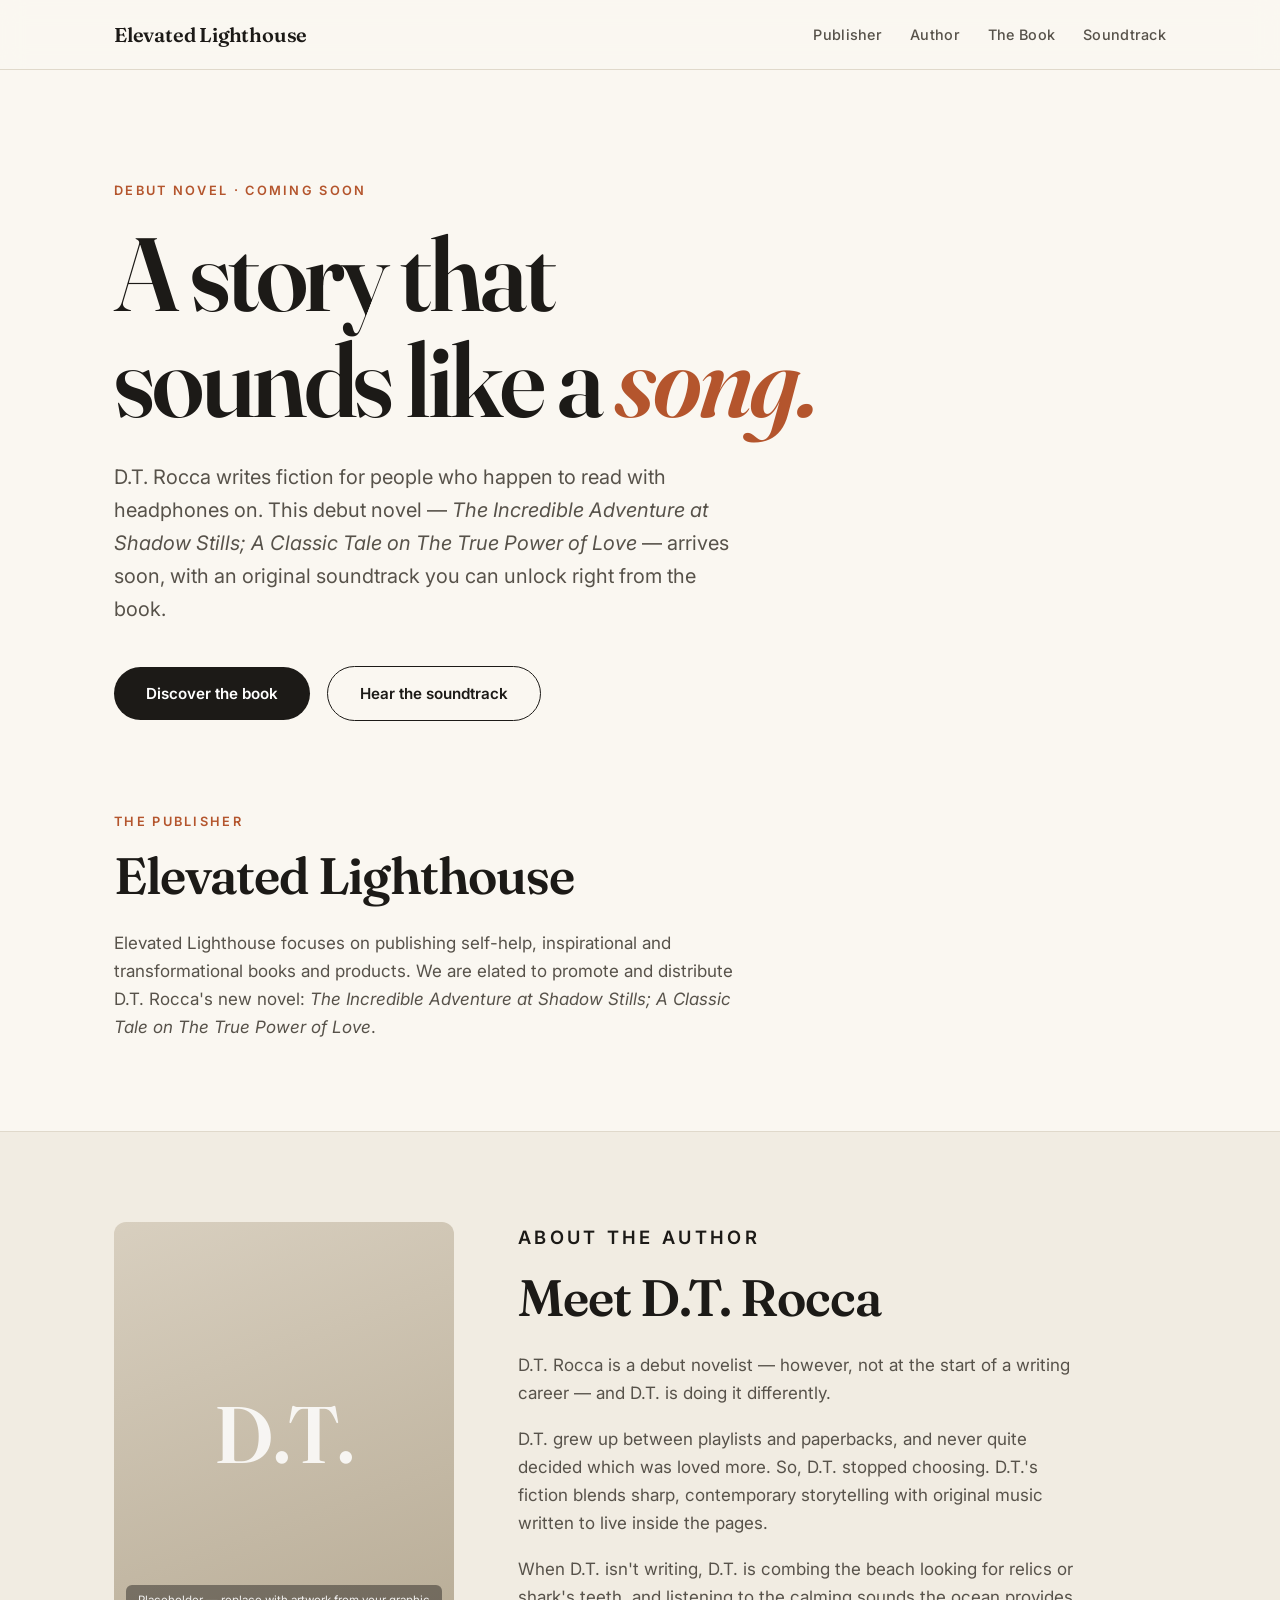
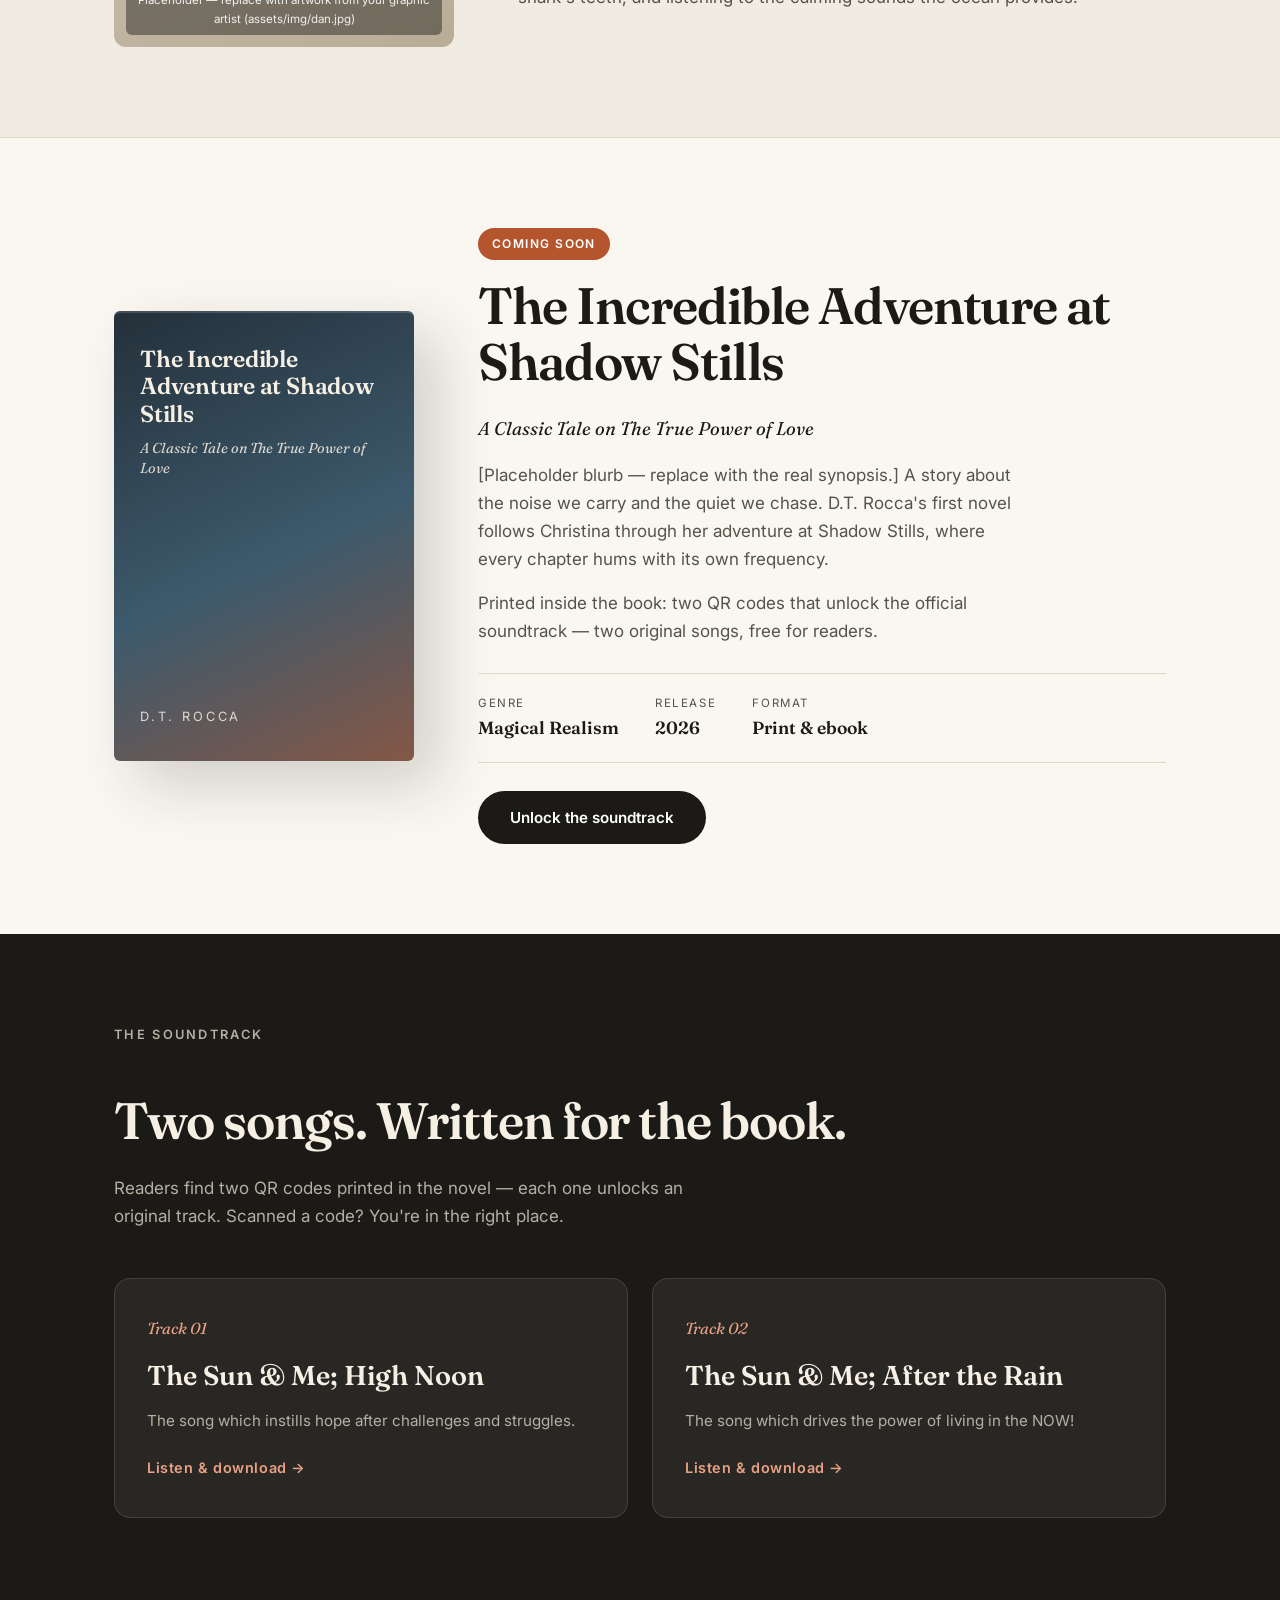
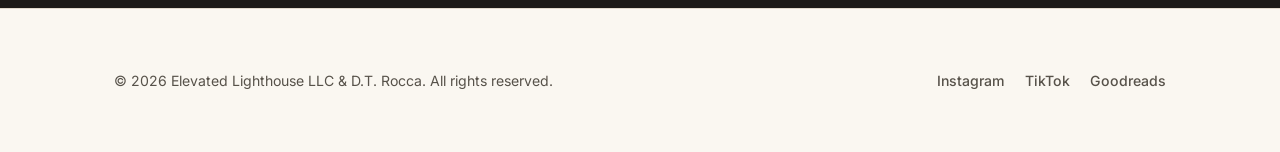
==== index.html @ c125f081 "Rebrand as Elevated Lighthouse; D.T. Rocca, book title, new song names, elevatedlighthouse.com CNAME" ====
<!DOCTYPE html>
<html lang="en">
<head>
  <meta charset="UTF-8">
  <meta name="viewport" content="width=device-width, initial-scale=1.0">
  <title>Elevated Lighthouse — Publisher of D.T. Rocca</title>
  <meta name="description" content="Elevated Lighthouse publishes self-help, inspirational and transformational books. Coming soon: D.T. Rocca's debut novel, The Incredible Adventure at Shadow Stills — with an original two-song soundtrack.">
  <link rel="preconnect" href="https://fonts.googleapis.com">
  <link href="https://fonts.googleapis.com/css2?family=Fraunces:ital,wght@0,400;0,600;1,400&family=Inter:wght@400;500;600&display=swap" rel="stylesheet">
  <link rel="stylesheet" href="assets/css/style.css">
</head>
<body>

<nav>
  <div class="nav-inner">
    <a class="nav-logo" href="#">Elevated Lighthouse</a>
    <ul class="nav-links">
      <li><a href="#publisher">Publisher</a></li>
      <li><a href="#about">Author</a></li>
      <li><a href="#book">The Book</a></li>
      <li><a href="#soundtrack">Soundtrack</a></li>
    </ul>
  </div>
</nav>

<header class="hero">
  <div class="wrap">
    <p class="kicker reveal">Debut novel · Coming soon</p>
    <h1 class="reveal">A story that<br>sounds like a <em>song.</em></h1>
    <p class="lede reveal">D.T. Rocca writes fiction for people who happen to read with headphones on. This debut novel — <em>The Incredible Adventure at Shadow Stills; A Classic Tale on The True Power of Love</em> — arrives soon, with an original soundtrack you can unlock right from the book.</p>
    <div class="reveal">
      <a class="btn" href="#book">Discover the book</a>
      <a class="btn ghost" href="#soundtrack">Hear the soundtrack</a>
    </div>
  </div>
</header>

<section id="publisher" style="padding-top: 0;">
  <div class="wrap">
    <p class="section-label reveal">The publisher</p>
    <h2 class="reveal">Elevated Lighthouse</h2>
    <p class="reveal" style="color: var(--ink-soft); max-width: 620px;">Elevated Lighthouse focuses on publishing self-help, inspirational and transformational books and products. We are elated to promote and distribute D.T. Rocca's new novel: <em>The Incredible Adventure at Shadow Stills; A Classic Tale on The True Power of Love</em>.</p>
  </div>
</section>

<section class="about" id="about">
  <div class="wrap">
    <div class="about-grid">
      <div class="portrait reveal">
        <span>D.T.</span>
        <div class="caption">Placeholder — replace with artwork from your graphic artist (assets/img/dan.jpg)</div>
      </div>
      <div class="about-text reveal">
        <p class="section-label">About the author</p>
        <h2>Meet D.T. Rocca</h2>
        <p>D.T. Rocca is a debut novelist — however, not at the start of a writing career — and D.T. is doing it differently.</p>
        <p>D.T. grew up between playlists and paperbacks, and never quite decided which was loved more. So, D.T. stopped choosing. D.T.'s fiction blends sharp, contemporary storytelling with original music written to live inside the pages.</p>
        <p>When D.T. isn't writing, D.T. is combing the beach looking for relics or shark's teeth, and listening to the calming sounds the ocean provides.</p>
      </div>
    </div>
  </div>
</section>

<section id="book">
  <div class="wrap">
    <div class="book-grid">
      <div class="book-cover reveal">
        <div>
          <span class="bc-title">The Incredible Adventure at Shadow Stills</span>
          <span class="bc-sub">A Classic Tale on The True Power of Love</span>
        </div>
        <span class="bc-author">D.T. Rocca</span>
      </div>
      <div class="book-info reveal">
        <span class="badge">Coming soon</span>
        <h2>The Incredible Adventure at Shadow Stills</h2>
        <p style="font-family: var(--serif); font-style: italic; font-size: 1.15rem; color: var(--ink);">A Classic Tale on The True Power of Love</p>
        <p>[Placeholder blurb — replace with the real synopsis.] A story about the noise we carry and the quiet we chase. D.T. Rocca's first novel follows Christina through her adventure at Shadow Stills, where every chapter hums with its own frequency.</p>
        <p>Printed inside the book: two QR codes that unlock the official soundtrack — two original songs, free for readers.</p>
        <div class="book-meta">
          <div><span class="k">Genre</span><span class="v">Magical Realism</span></div>
          <div><span class="k">Release</span><span class="v">2026</span></div>
          <div><span class="k">Format</span><span class="v">Print &amp; ebook</span></div>
        </div>
        <a class="btn" href="#soundtrack">Unlock the soundtrack</a>
      </div>
    </div>
  </div>
</section>

<section class="soundtrack" id="soundtrack">
  <div class="wrap">
    <p class="section-label reveal">The soundtrack</p>
    <h2 class="reveal">Two songs. Written for the book.</h2>
    <p class="reveal">Readers find two QR codes printed in the novel — each one unlocks an original track. Scanned a code? You're in the right place.</p>
    <div class="tracks">
      <a class="track-card reveal" href="song1.html">
        <span class="track-num">Track 01</span>
        <h3>The Sun &amp; Me; High Noon</h3>
        <p>The song which instills hope after challenges and struggles.</p>
        <span class="listen">Listen &amp; download →</span>
      </a>
      <a class="track-card reveal" href="song2.html">
        <span class="track-num">Track 02</span>
        <h3>The Sun &amp; Me; After the Rain</h3>
        <p>The song which drives the power of living in the NOW!</p>
        <span class="listen">Listen &amp; download →</span>
      </a>
    </div>
  </div>
</section>

<footer>
  <div class="wrap footer-inner">
    <p>© 2026 Elevated Lighthouse LLC &amp; D.T. Rocca. All rights reserved.</p>
    <div class="socials">
      <a href="#">Instagram</a>
      <a href="#">TikTok</a>
      <a href="#">Goodreads</a>
    </div>
  </div>
</footer>

<script>
  const io = new IntersectionObserver(es => es.forEach(e => {
    if (e.isIntersecting) { e.target.classList.add('visible'); io.unobserve(e.target); }
  }), { threshold: 0.12 });
  document.querySelectorAll('.reveal').forEach(el => io.observe(el));
</script>
</body>
</html>
---- assets/css/style.css ----
/* Dan Rocca — light editorial theme */
:root {
  --bg: #faf7f1;
  --bg-alt: #f1ece2;
  --ink: #1c1a17;
  --ink-soft: #57524a;
  --accent: #b4552d;
  --accent-dark: #8f3f1e;
  --line: #e0d9cb;
  --serif: "Fraunces", Georgia, serif;
  --sans: "Inter", -apple-system, sans-serif;
}

* { margin: 0; padding: 0; box-sizing: border-box; }
html { scroll-behavior: smooth; }

body {
  background: var(--bg);
  color: var(--ink);
  font-family: var(--sans);
  font-size: 17px;
  line-height: 1.65;
  -webkit-font-smoothing: antialiased;
}

::selection { background: var(--accent); color: #fff; }

.wrap { max-width: 1100px; margin: 0 auto; padding: 0 24px; }

/* ---------- Nav ---------- */
nav {
  position: sticky; top: 0; z-index: 50;
  background: rgba(250, 247, 241, 0.88);
  backdrop-filter: blur(12px);
  border-bottom: 1px solid var(--line);
}
.nav-inner {
  display: flex; align-items: center; justify-content: space-between;
  padding: 18px 24px; max-width: 1100px; margin: 0 auto;
}
.nav-logo {
  font-family: var(--serif); font-weight: 600; font-size: 1.25rem;
  text-decoration: none; color: var(--ink); letter-spacing: -0.01em;
}
.nav-links { display: flex; gap: 28px; list-style: none; }
.nav-links a {
  text-decoration: none; color: var(--ink-soft); font-size: 0.9rem;
  font-weight: 500; letter-spacing: 0.02em; transition: color 0.2s;
}
.nav-links a:hover { color: var(--accent); }

/* ---------- Hero ---------- */
.hero { padding: 110px 0 90px; }
.hero .kicker {
  font-size: 0.8rem; font-weight: 600; letter-spacing: 0.18em;
  text-transform: uppercase; color: var(--accent); margin-bottom: 20px;
}
.hero h1 {
  font-family: var(--serif); font-weight: 600;
  font-size: clamp(3rem, 8.5vw, 6.5rem);
  line-height: 1.02; letter-spacing: -0.03em; margin-bottom: 28px;
}
.hero h1 em { font-style: italic; color: var(--accent); }
.hero p.lede {
  font-size: 1.25rem; color: var(--ink-soft); max-width: 620px;
  margin-bottom: 40px;
}

.btn {
  display: inline-block; padding: 14px 32px; border-radius: 100px;
  background: var(--ink); color: #fff; text-decoration: none;
  font-weight: 600; font-size: 0.95rem; transition: all 0.25s;
  border: none; cursor: pointer; font-family: var(--sans);
}
.btn:hover { background: var(--accent); transform: translateY(-2px); }
.btn.ghost {
  background: transparent; color: var(--ink);
  border: 1.5px solid var(--ink); margin-left: 12px;
}
.btn.ghost:hover { background: var(--ink); color: #fff; }

/* ---------- Sections ---------- */
section { padding: 90px 0; }
.section-label {
  font-size: 0.8rem; font-weight: 600; letter-spacing: 0.18em;
  text-transform: uppercase; color: var(--accent); margin-bottom: 16px;
}
h2 {
  font-family: var(--serif); font-weight: 600;
  font-size: clamp(2rem, 4.5vw, 3.2rem);
  letter-spacing: -0.02em; line-height: 1.1; margin-bottom: 24px;
}

/* ---------- About ---------- */
.about { background: var(--bg-alt); border-top: 1px solid var(--line); border-bottom: 1px solid var(--line); }
.about-grid { display: grid; grid-template-columns: 340px 1fr; gap: 64px; align-items: start; }
.portrait {
  aspect-ratio: 4/5; border-radius: 12px; overflow: hidden;
  background: linear-gradient(160deg, #d8cfbf, #b8ac96);
  display: flex; align-items: center; justify-content: center;
  position: relative;
}
.portrait span {
  font-family: var(--serif); font-size: 5rem; color: rgba(255,255,255,0.85);
  font-weight: 600;
}
.portrait .caption {
  position: absolute; bottom: 12px; left: 12px; right: 12px;
  font-size: 0.72rem; color: rgba(255,255,255,0.9); font-family: var(--sans);
  background: rgba(28,26,23,0.45); padding: 6px 10px; border-radius: 6px;
  text-align: center;
}
.about-text p { color: var(--ink-soft); margin-bottom: 18px; max-width: 560px; }
.about-text p:first-of-type { font-size: 1.15rem; color: var(--ink); }

/* ---------- Book ---------- */
.book-grid { display: grid; grid-template-columns: 300px 1fr; gap: 64px; align-items: center; }
.book-cover {
  aspect-ratio: 2/3; border-radius: 6px;
  background: linear-gradient(155deg, #24303a 0%, #3d5a6c 55%, #b4552d 130%);
  box-shadow: 24px 24px 60px rgba(28,26,23,0.18), 0 2px 0 rgba(255,255,255,0.15) inset;
  display: flex; flex-direction: column; justify-content: space-between;
  padding: 34px 26px; color: #f5efe4; transform: rotate(-1.5deg);
  transition: transform 0.35s;
}
.book-cover:hover { transform: rotate(0deg) scale(1.02); }
.book-cover .bc-title {
  font-family: var(--serif); font-size: 1.45rem; line-height: 1.18;
  font-weight: 600; letter-spacing: -0.01em; display: block;
}
.book-cover .bc-sub {
  display: block; font-family: var(--serif); font-style: italic;
  font-size: 0.9rem; margin-top: 12px; opacity: 0.85; line-height: 1.35;
}
.book-cover .bc-author {
  font-size: 0.8rem; letter-spacing: 0.22em; text-transform: uppercase;
  opacity: 0.85;
}
.badge {
  display: inline-block; font-size: 0.75rem; font-weight: 600;
  letter-spacing: 0.12em; text-transform: uppercase;
  background: var(--accent); color: #fff; padding: 6px 14px;
  border-radius: 100px; margin-bottom: 18px;
}
.book-info p { color: var(--ink-soft); margin-bottom: 16px; max-width: 540px; }
.book-meta {
  display: flex; gap: 36px; margin: 28px 0; padding: 20px 0;
  border-top: 1px solid var(--line); border-bottom: 1px solid var(--line);
}
.book-meta div span { display: block; }
.book-meta .k { font-size: 0.72rem; letter-spacing: 0.14em; text-transform: uppercase; color: var(--ink-soft); }
.book-meta .v { font-family: var(--serif); font-size: 1.1rem; font-weight: 600; }

/* ---------- Soundtrack ---------- */
.soundtrack { background: var(--ink); color: #f5efe4; }
.soundtrack .section-label { color: #e8a184; }
.soundtrack h2 { color: #f5efe4; }
.soundtrack > .wrap > p { color: #b5aea2; max-width: 620px; margin-bottom: 48px; }
.tracks { display: grid; grid-template-columns: 1fr 1fr; gap: 24px; }
.track-card {
  background: rgba(255,255,255,0.06); border: 1px solid rgba(255,255,255,0.12);
  border-radius: 16px; padding: 36px 32px; text-decoration: none;
  color: #f5efe4; transition: all 0.25s; display: block;
}
.track-card:hover { background: rgba(255,255,255,0.11); transform: translateY(-4px); border-color: var(--accent); }
.track-num {
  font-family: var(--serif); font-style: italic; font-size: 1rem;
  color: #e8a184; margin-bottom: 12px; display: block;
}
.track-card h3 { font-family: var(--serif); font-size: 1.7rem; font-weight: 600; margin-bottom: 10px; }
.track-card p { color: #b5aea2; font-size: 0.95rem; margin-bottom: 20px; }
.track-card .listen {
  font-weight: 600; font-size: 0.9rem; color: #e8a184;
  letter-spacing: 0.04em;
}

/* ---------- Footer ---------- */
footer { padding: 60px 0; border-top: 1px solid var(--line); }
.footer-inner {
  display: flex; justify-content: space-between; align-items: center;
  flex-wrap: wrap; gap: 20px;
}
footer p { color: var(--ink-soft); font-size: 0.88rem; }
.socials { display: flex; gap: 20px; }
.socials a { color: var(--ink-soft); text-decoration: none; font-size: 0.88rem; font-weight: 500; }
.socials a:hover { color: var(--accent); }

/* ---------- Song pages ---------- */
.song-page { min-height: calc(100vh - 140px); display: flex; align-items: center; padding: 60px 0; }
.song-card {
  max-width: 560px; margin: 0 auto; width: 100%;
  background: #fff; border: 1px solid var(--line); border-radius: 20px;
  padding: 52px 48px; box-shadow: 0 20px 60px rgba(28,26,23,0.08);
}
.song-card .track-num { color: var(--accent); }
.song-card h1 {
  font-family: var(--serif); font-size: 2.4rem; font-weight: 600;
  letter-spacing: -0.02em; margin-bottom: 10px;
}
.song-card .sub { color: var(--ink-soft); margin-bottom: 34px; }
.field { margin-bottom: 20px; }
.field label {
  display: block; font-size: 0.82rem; font-weight: 600;
  letter-spacing: 0.06em; text-transform: uppercase;
  color: var(--ink-soft); margin-bottom: 8px;
}
.field input {
  width: 100%; padding: 14px 16px; border: 1.5px solid var(--line);
  border-radius: 10px; font-size: 1rem; font-family: var(--sans);
  background: var(--bg); color: var(--ink); transition: border-color 0.2s;
}
.field input:focus { outline: none; border-color: var(--accent); }
.song-card .btn { width: 100%; text-align: center; margin-top: 8px; }
.fineprint { font-size: 0.78rem; color: var(--ink-soft); margin-top: 16px; text-align: center; }

.player { display: none; }
.player.active { display: block; animation: rise 0.5s ease; }
.gate.hidden { display: none; }
@keyframes rise { from { opacity: 0; transform: translateY(12px); } to { opacity: 1; transform: none; } }
.player .thanks {
  font-family: var(--serif); font-style: italic; font-size: 1.1rem;
  color: var(--accent); margin-bottom: 22px;
}
.player audio { width: 100%; margin-bottom: 22px; }
.back-link {
  display: inline-block; margin-top: 28px; color: var(--ink-soft);
  text-decoration: none; font-size: 0.9rem; font-weight: 500;
}
.back-link:hover { color: var(--accent); }

/* ---------- Reveal animation ---------- */
.reveal { opacity: 0; transform: translateY(24px); transition: opacity 0.7s ease, transform 0.7s ease; }
.reveal.visible { opacity: 1; transform: none; }

/* ---------- Mobile ---------- */
@media (max-width: 780px) {
  .about-grid, .book-grid, .tracks { grid-template-columns: 1fr; gap: 40px; }
  .portrait { max-width: 300px; }
  .book-cover { max-width: 260px; }
  .nav-links { gap: 18px; }
  .nav-links a { font-size: 0.82rem; }
  section { padding: 64px 0; }
  .hero { padding: 72px 0 56px; }
  .song-card { padding: 38px 26px; }
  .btn.ghost { margin-left: 0; margin-top: 12px; }
}
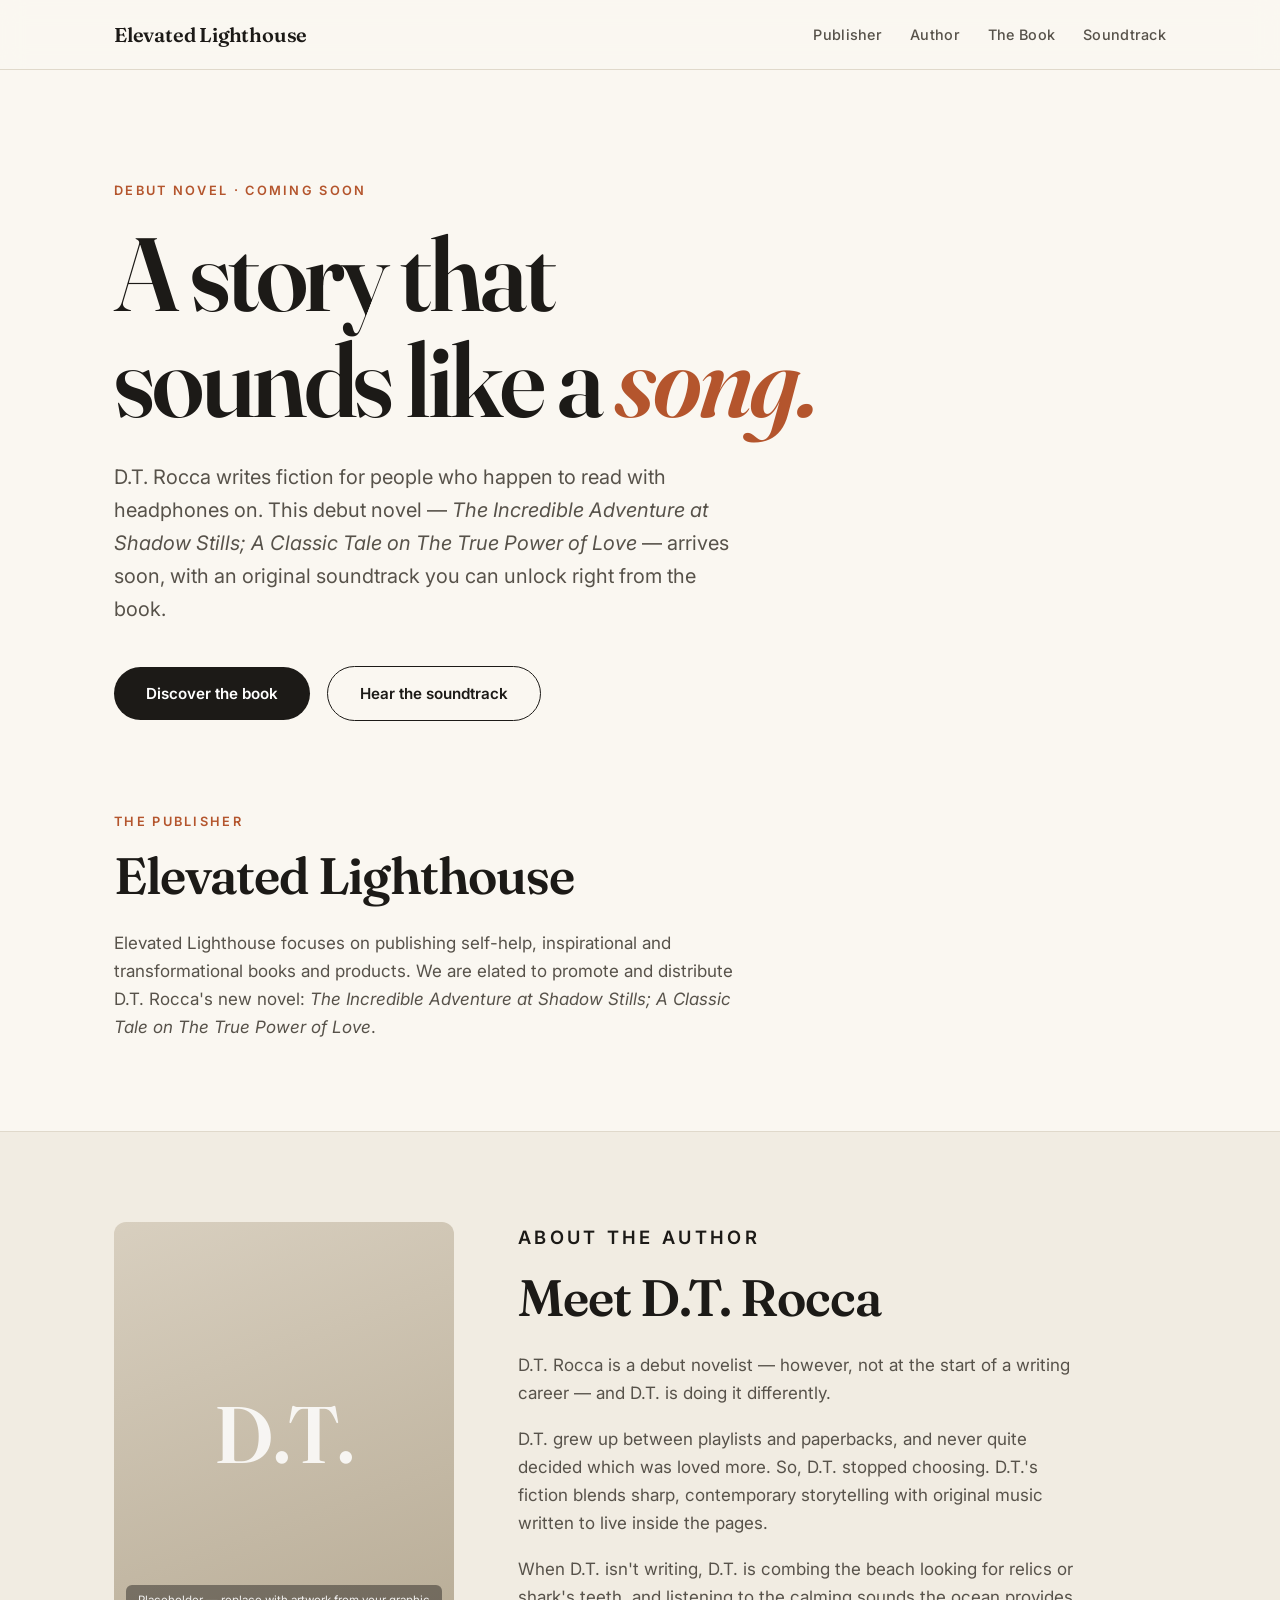
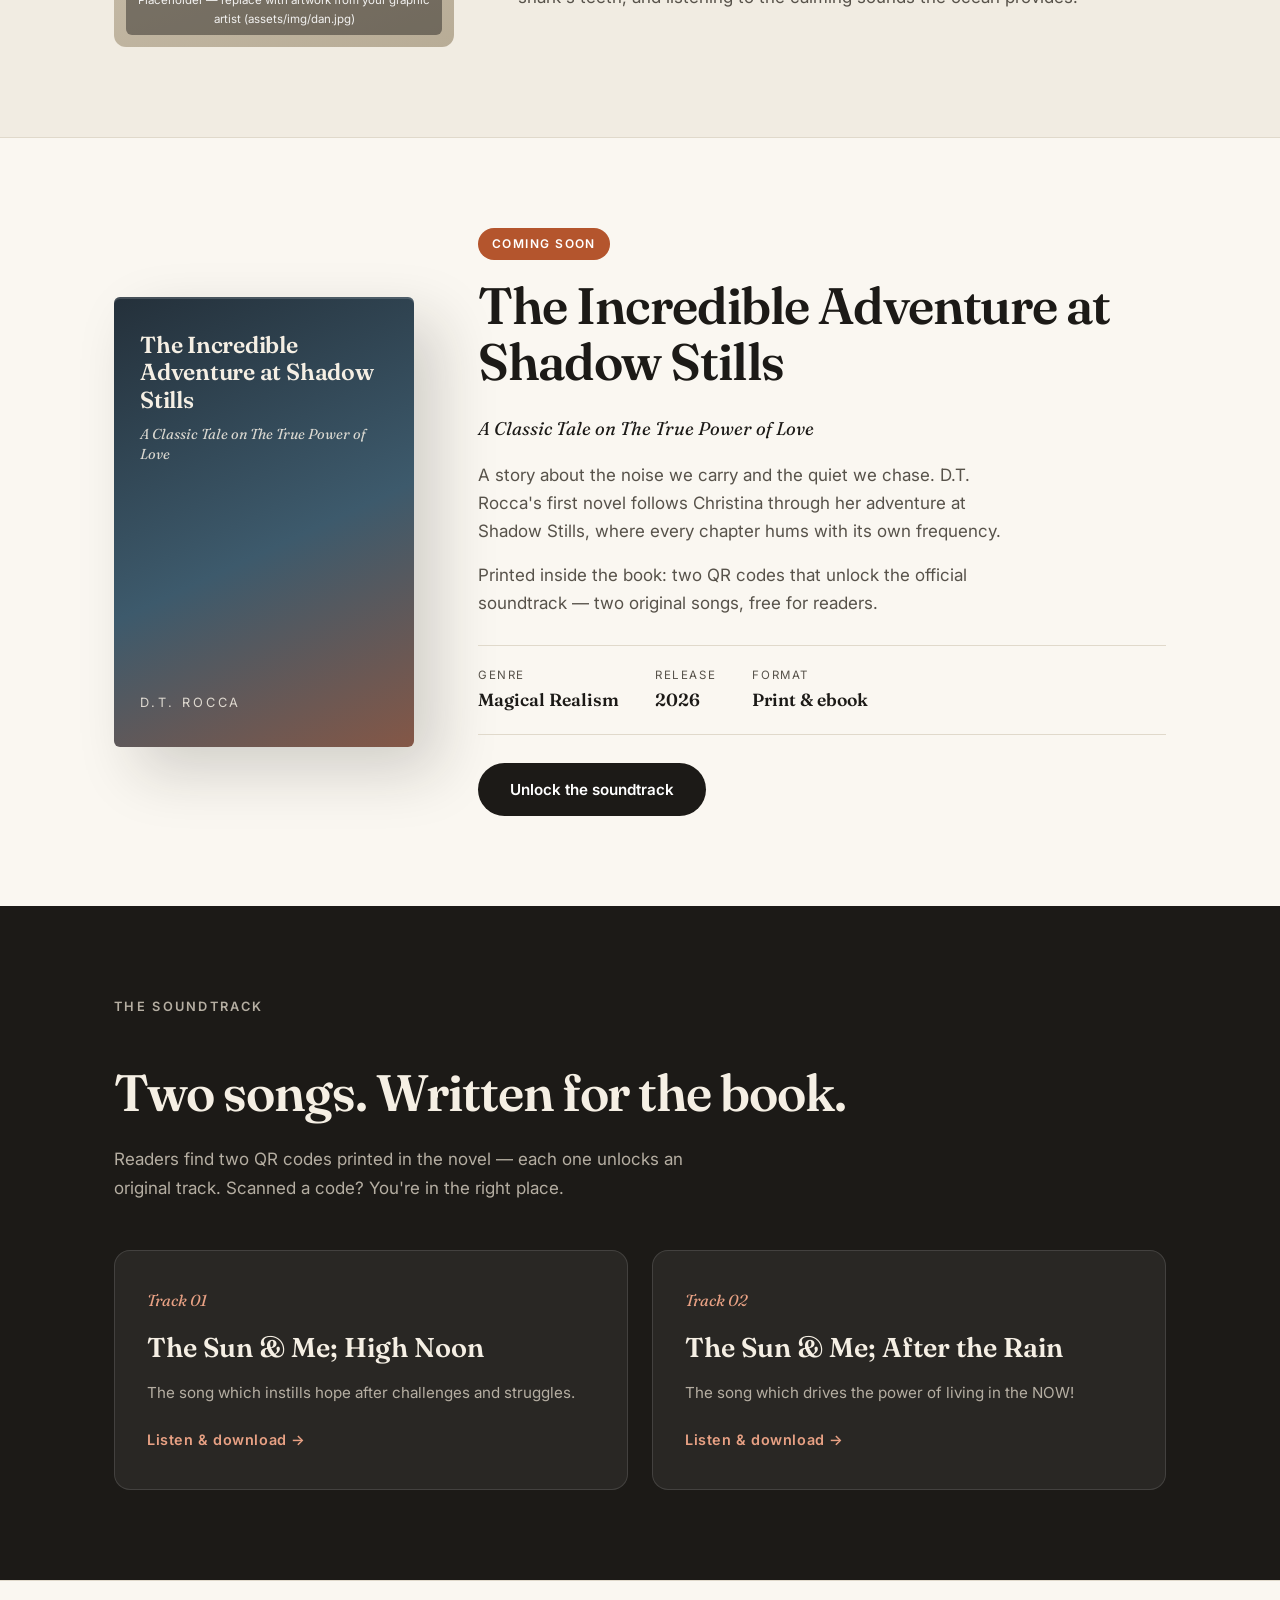
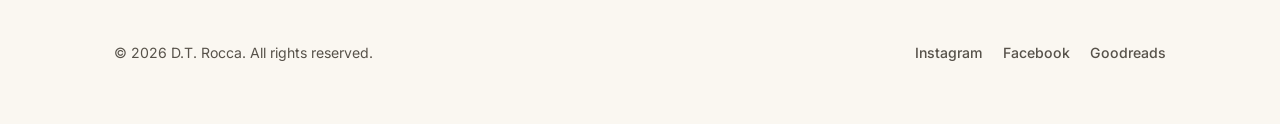
==== commit 7ea0d96d: "update website text according to requirements" ====
--- a/index.html
+++ b/index.html
@@ -75,7 +75,7 @@
         <span class="badge">Coming soon</span>
         <h2>The Incredible Adventure at Shadow Stills</h2>
         <p style="font-family: var(--serif); font-style: italic; font-size: 1.15rem; color: var(--ink);">A Classic Tale on The True Power of Love</p>
-        <p>[Placeholder blurb — replace with the real synopsis.] A story about the noise we carry and the quiet we chase. D.T. Rocca's first novel follows Christina through her adventure at Shadow Stills, where every chapter hums with its own frequency.</p>
+        <p> A story about the noise we carry and the quiet we chase. D.T. Rocca's first novel follows Christina through her adventure at Shadow Stills, where every chapter hums with its own frequency.</p>
         <p>Printed inside the book: two QR codes that unlock the official soundtrack — two original songs, free for readers.</p>
         <div class="book-meta">
           <div><span class="k">Genre</span><span class="v">Magical Realism</span></div>
@@ -112,10 +112,10 @@
 
 <footer>
   <div class="wrap footer-inner">
-    <p>© 2026 Elevated Lighthouse LLC &amp; D.T. Rocca. All rights reserved.</p>
+    <p>© 2026 D.T. Rocca. All rights reserved.</p>
     <div class="socials">
       <a href="#">Instagram</a>
-      <a href="#">TikTok</a>
+      <a href="#">Facebook</a>
       <a href="#">Goodreads</a>
     </div>
   </div>
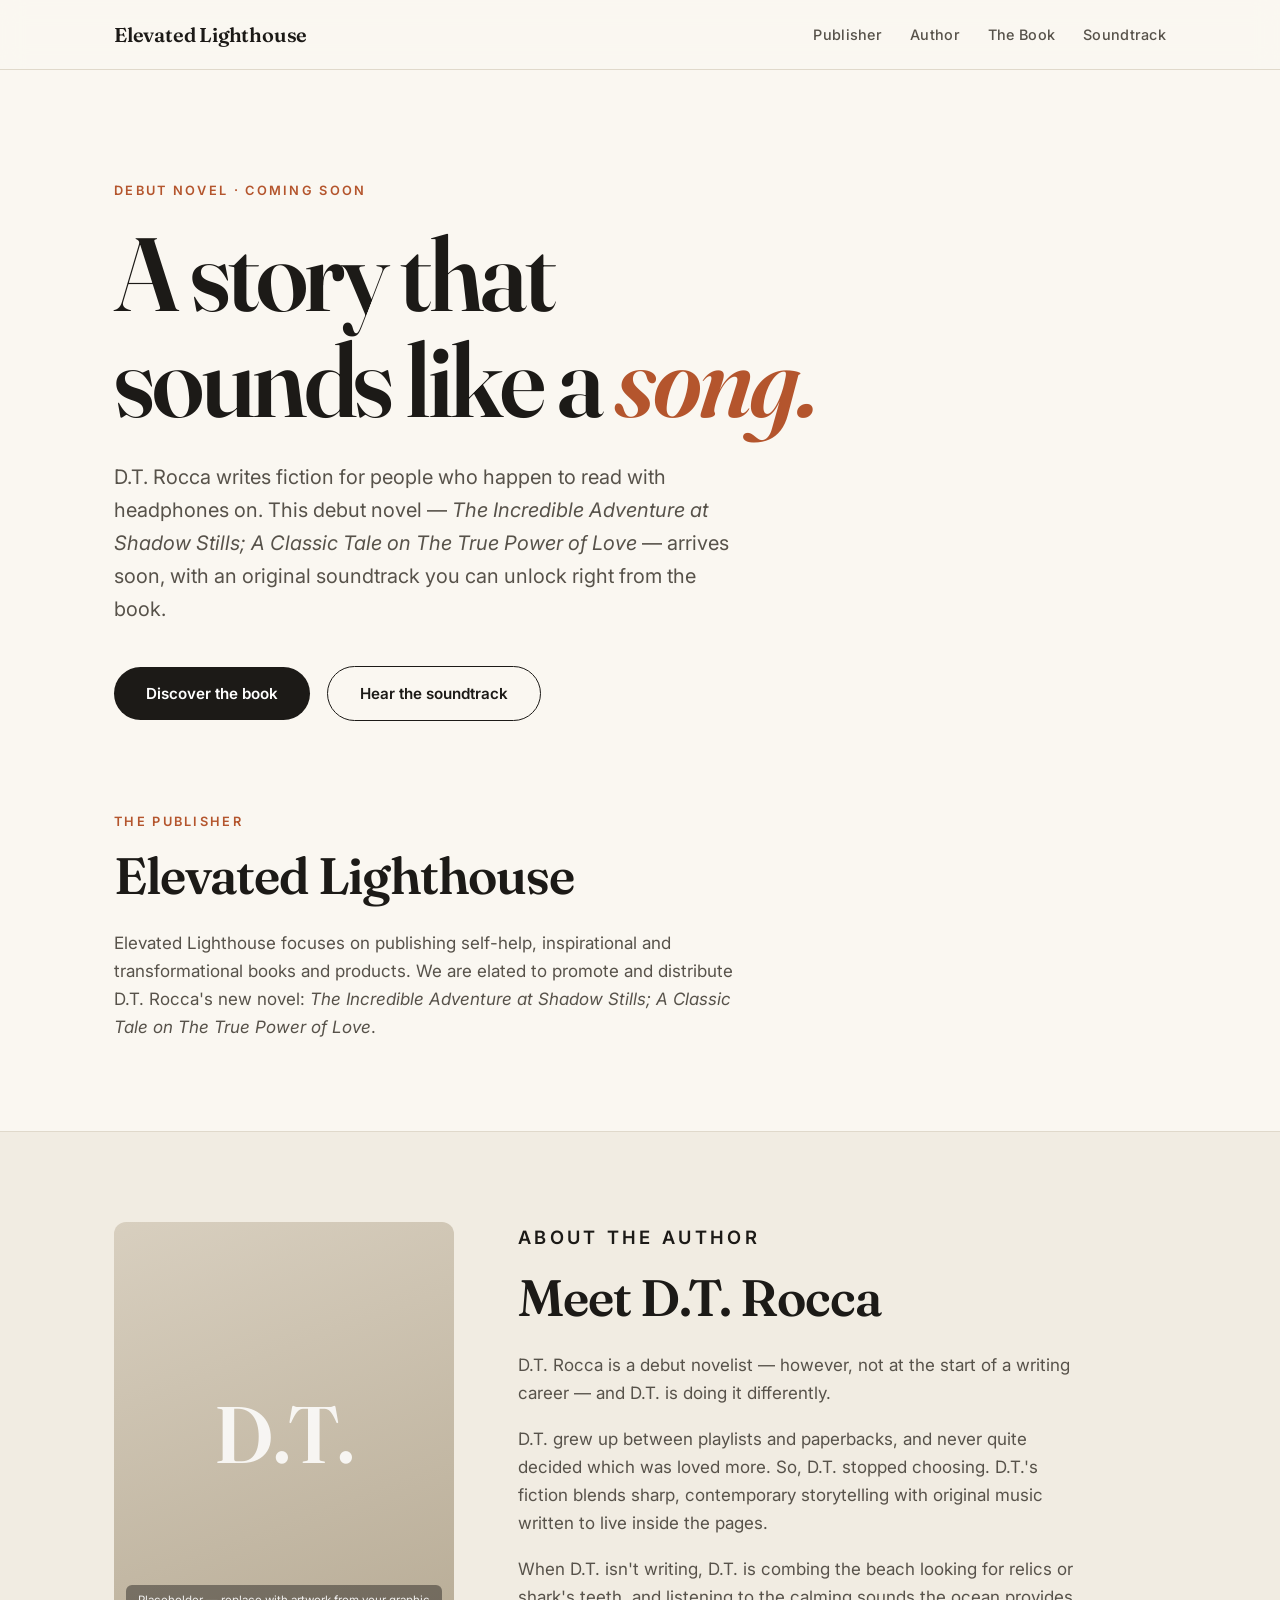
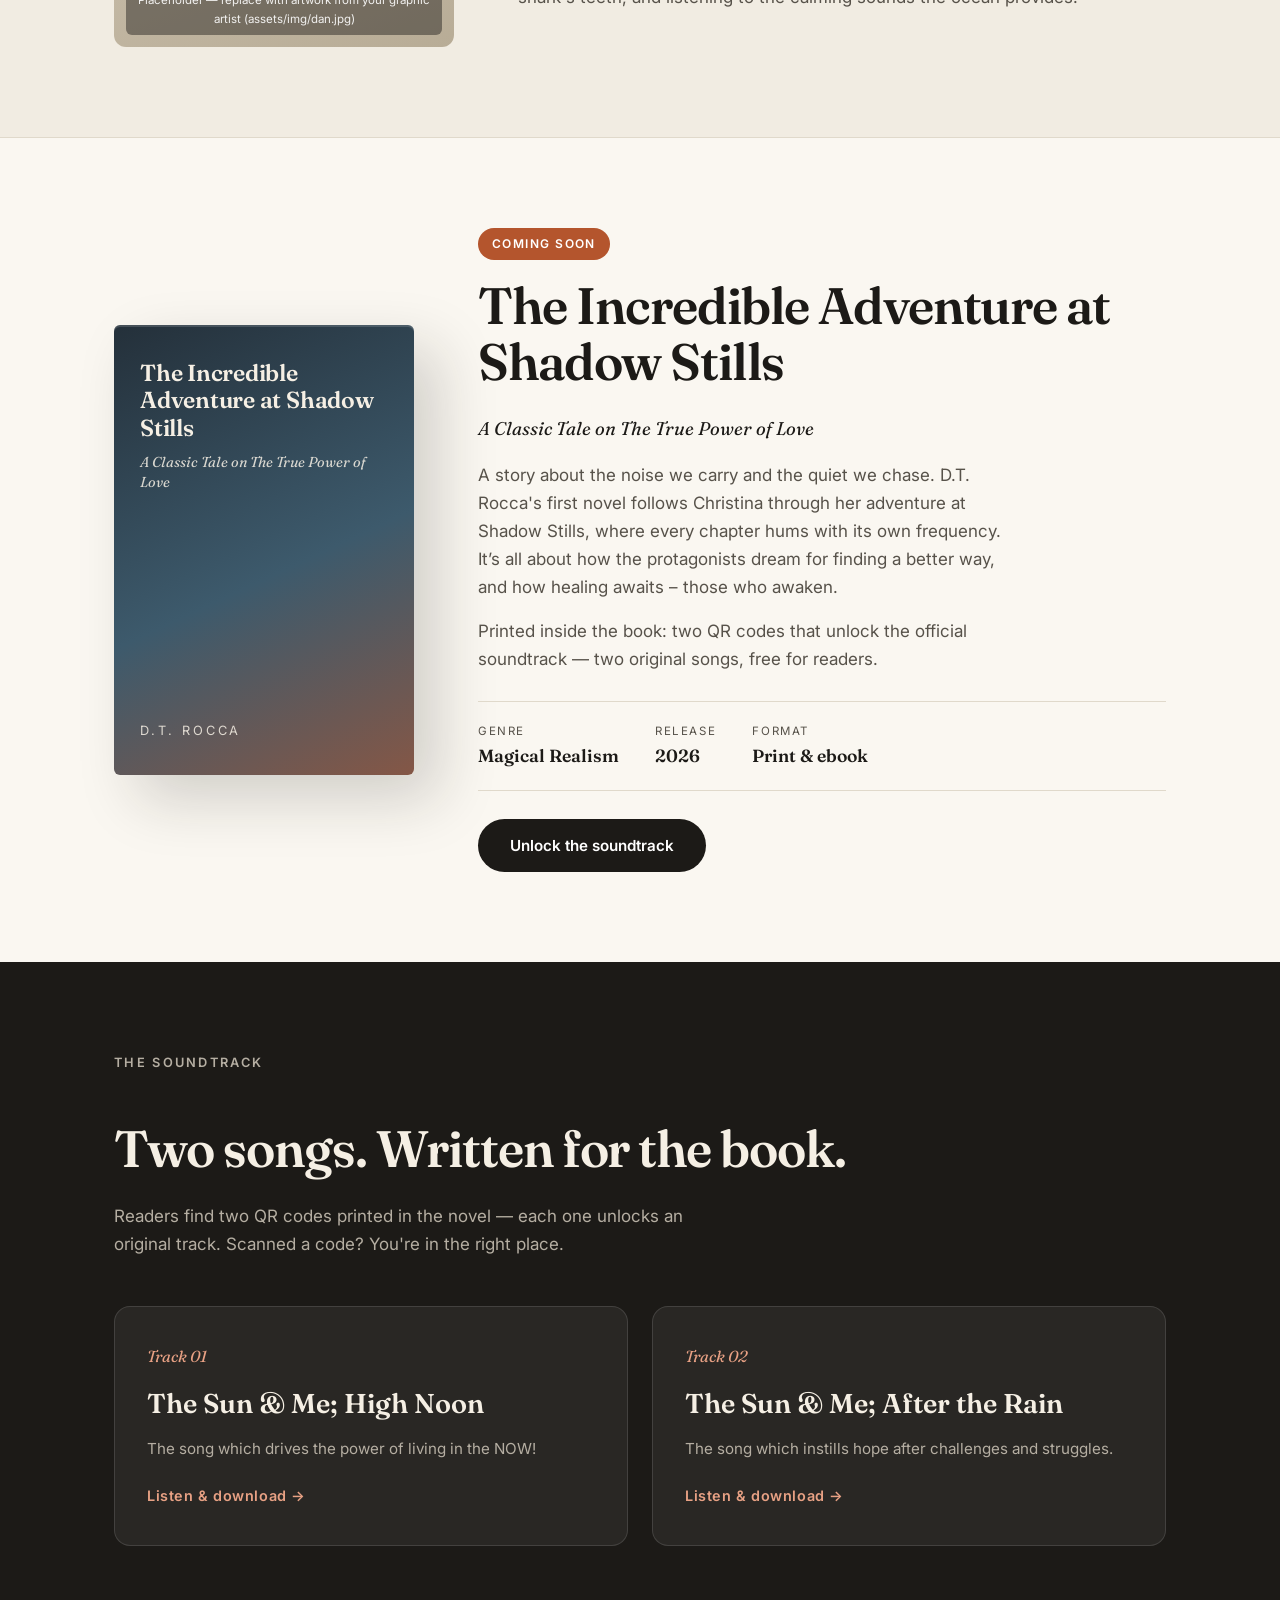
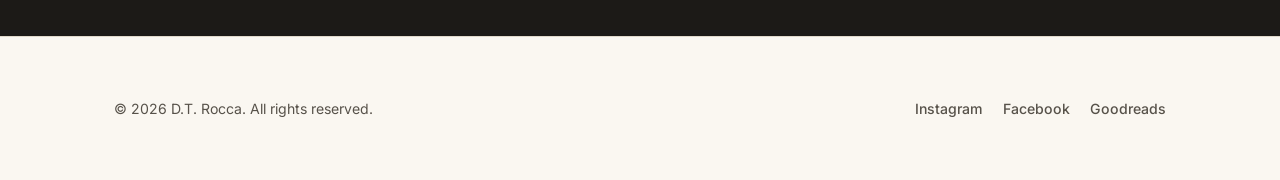
==== commit d22e1cd1: "update website text according to requirements" ====
--- a/index.html
+++ b/index.html
@@ -75,7 +75,7 @@
         <span class="badge">Coming soon</span>
         <h2>The Incredible Adventure at Shadow Stills</h2>
         <p style="font-family: var(--serif); font-style: italic; font-size: 1.15rem; color: var(--ink);">A Classic Tale on The True Power of Love</p>
-        <p> A story about the noise we carry and the quiet we chase. D.T. Rocca's first novel follows Christina through her adventure at Shadow Stills, where every chapter hums with its own frequency.</p>
+        <p> A story about the noise we carry and the quiet we chase. D.T. Rocca's first novel follows Christina through her adventure at Shadow Stills, where every chapter hums with its own frequency. It’s all about how the protagonists dream for finding a better way, and how healing awaits – those who awaken.</p>
         <p>Printed inside the book: two QR codes that unlock the official soundtrack — two original songs, free for readers.</p>
         <div class="book-meta">
           <div><span class="k">Genre</span><span class="v">Magical Realism</span></div>
@@ -97,13 +97,13 @@
       <a class="track-card reveal" href="song1.html">
         <span class="track-num">Track 01</span>
         <h3>The Sun &amp; Me; High Noon</h3>
-        <p>The song which instills hope after challenges and struggles.</p>
+        <p>The song which drives the power of living in the NOW!</p>
         <span class="listen">Listen &amp; download →</span>
       </a>
       <a class="track-card reveal" href="song2.html">
         <span class="track-num">Track 02</span>
         <h3>The Sun &amp; Me; After the Rain</h3>
-        <p>The song which drives the power of living in the NOW!</p>
+        <p>The song which instills hope after challenges and struggles.</p>
         <span class="listen">Listen &amp; download →</span>
       </a>
     </div>
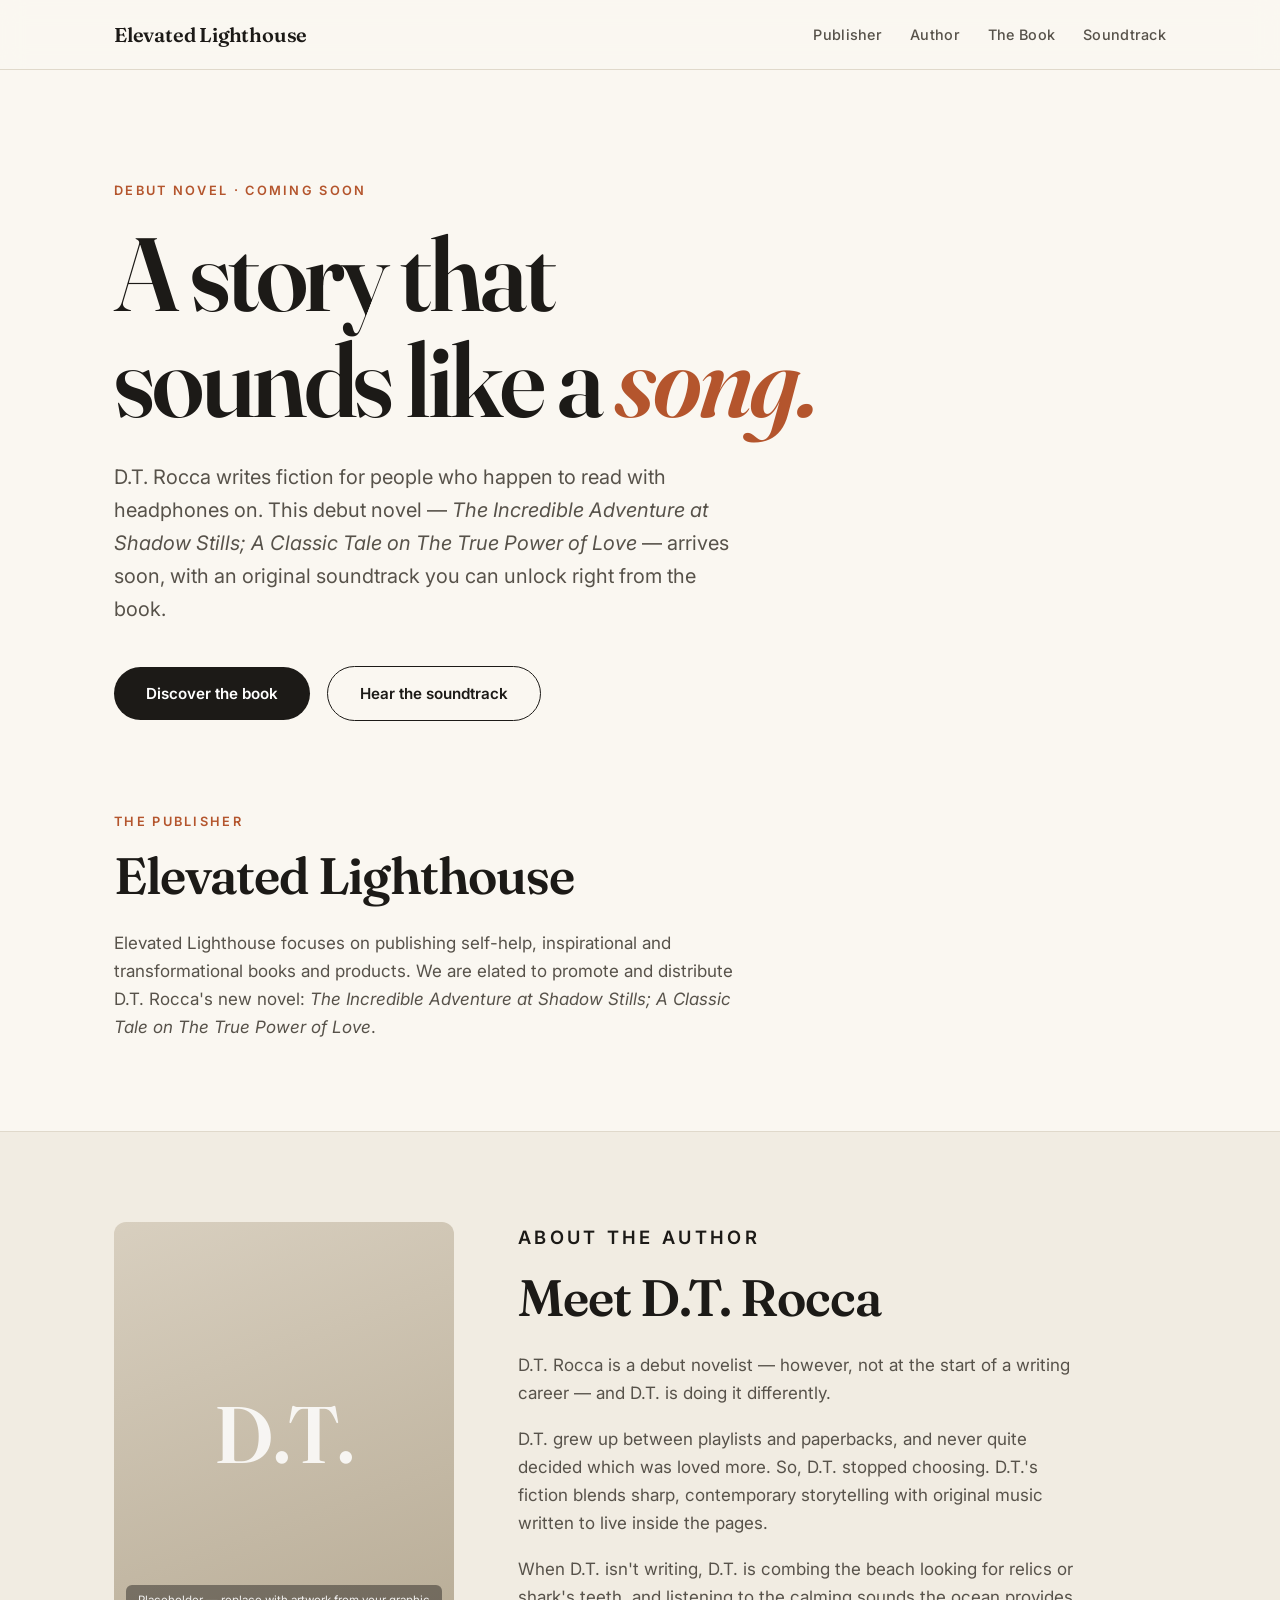
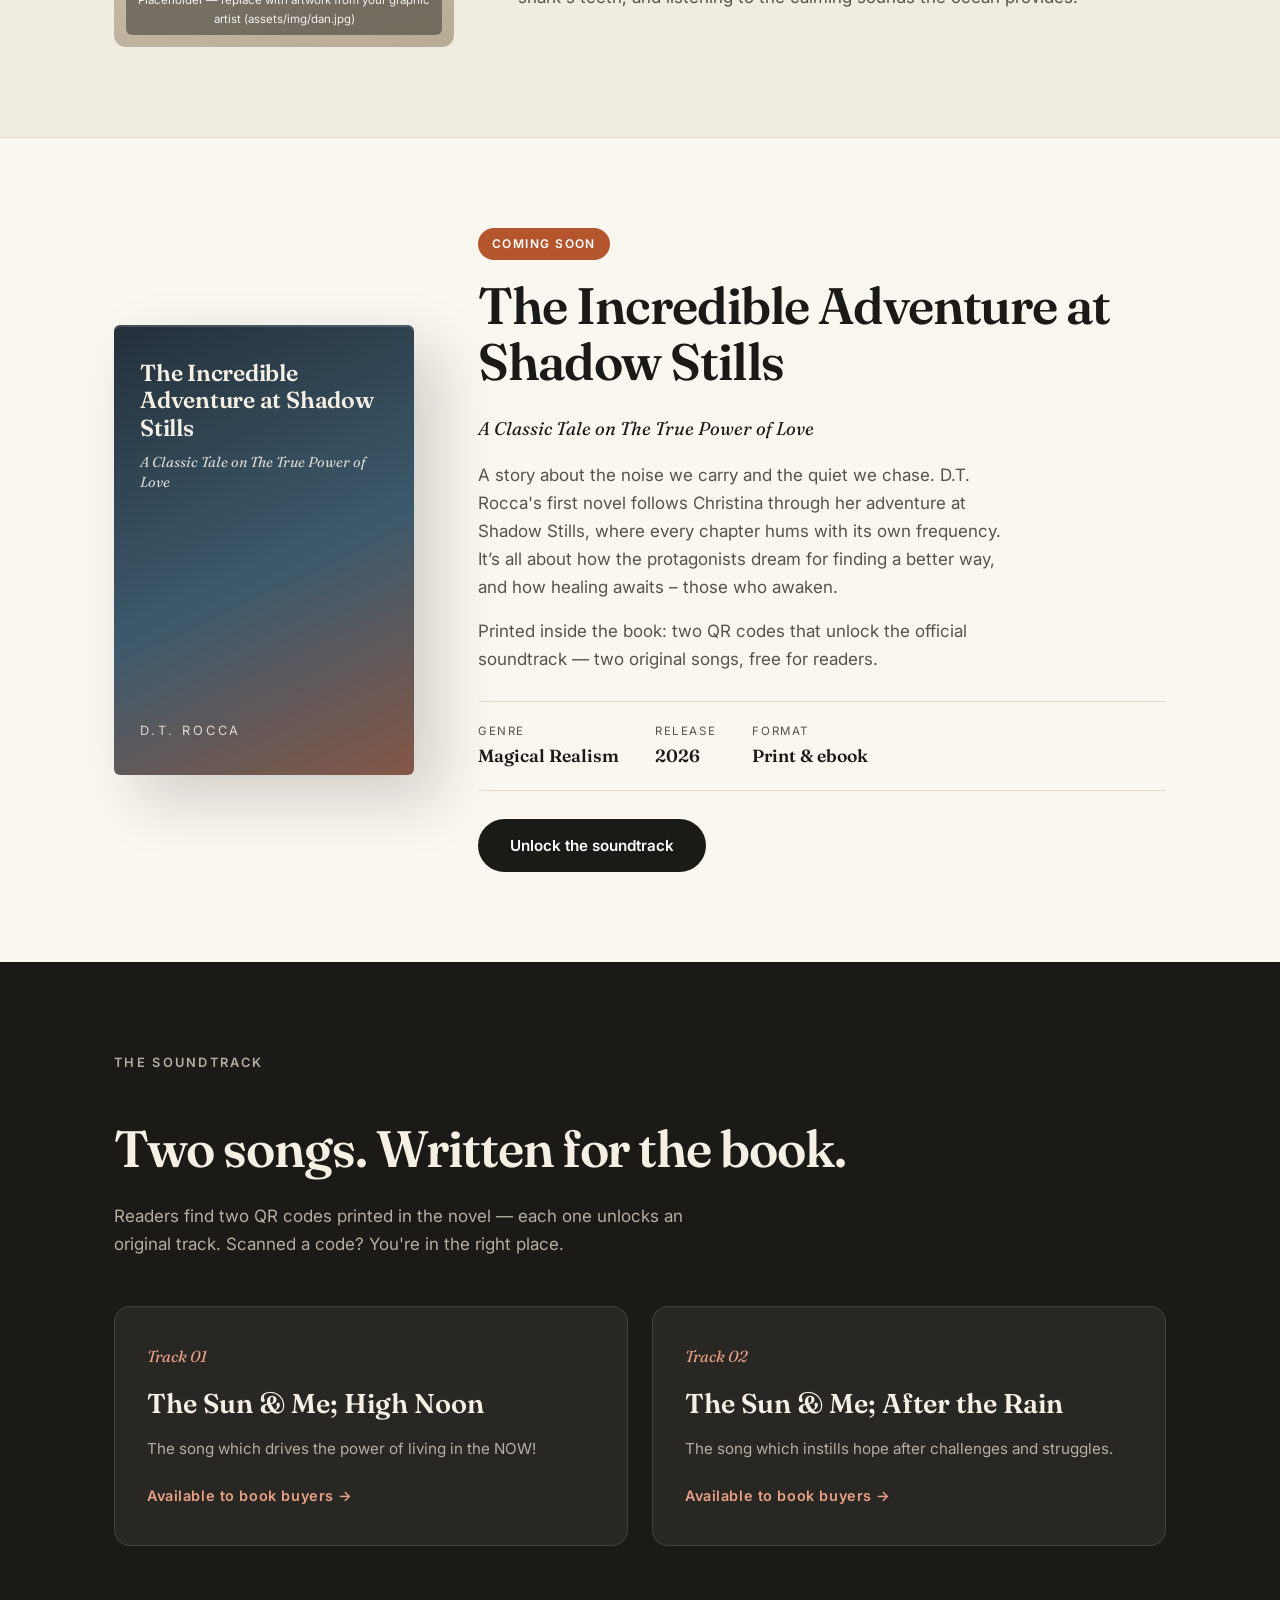
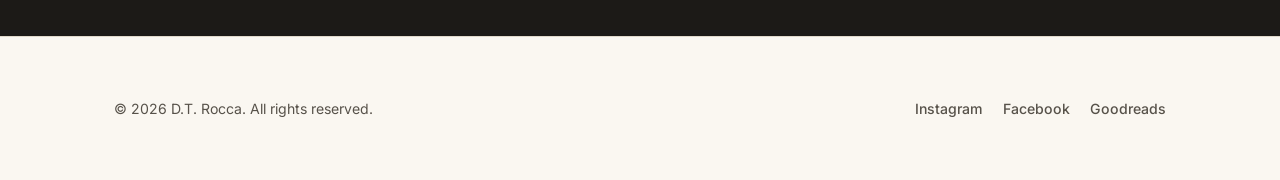
==== commit 60e67f38: "Restrict soundtrack access to book buyers" ====
--- a/index.html
+++ b/index.html
@@ -94,18 +94,18 @@
     <h2 class="reveal">Two songs. Written for the book.</h2>
     <p class="reveal">Readers find two QR codes printed in the novel — each one unlocks an original track. Scanned a code? You're in the right place.</p>
     <div class="tracks">
-      <a class="track-card reveal" href="song1.html">
+      <div class="track-card reveal">
         <span class="track-num">Track 01</span>
         <h3>The Sun &amp; Me; High Noon</h3>
         <p>The song which drives the power of living in the NOW!</p>
-        <span class="listen">Listen &amp; download →</span>
-      </a>
-      <a class="track-card reveal" href="song2.html">
+        <span class="listen">Available to book buyers →</span>
+      </div>
+      <div class="track-card reveal">
         <span class="track-num">Track 02</span>
         <h3>The Sun &amp; Me; After the Rain</h3>
         <p>The song which instills hope after challenges and struggles.</p>
-        <span class="listen">Listen &amp; download →</span>
-      </a>
+        <span class="listen">Available to book buyers →</span>
+      </div>
     </div>
   </div>
 </section>
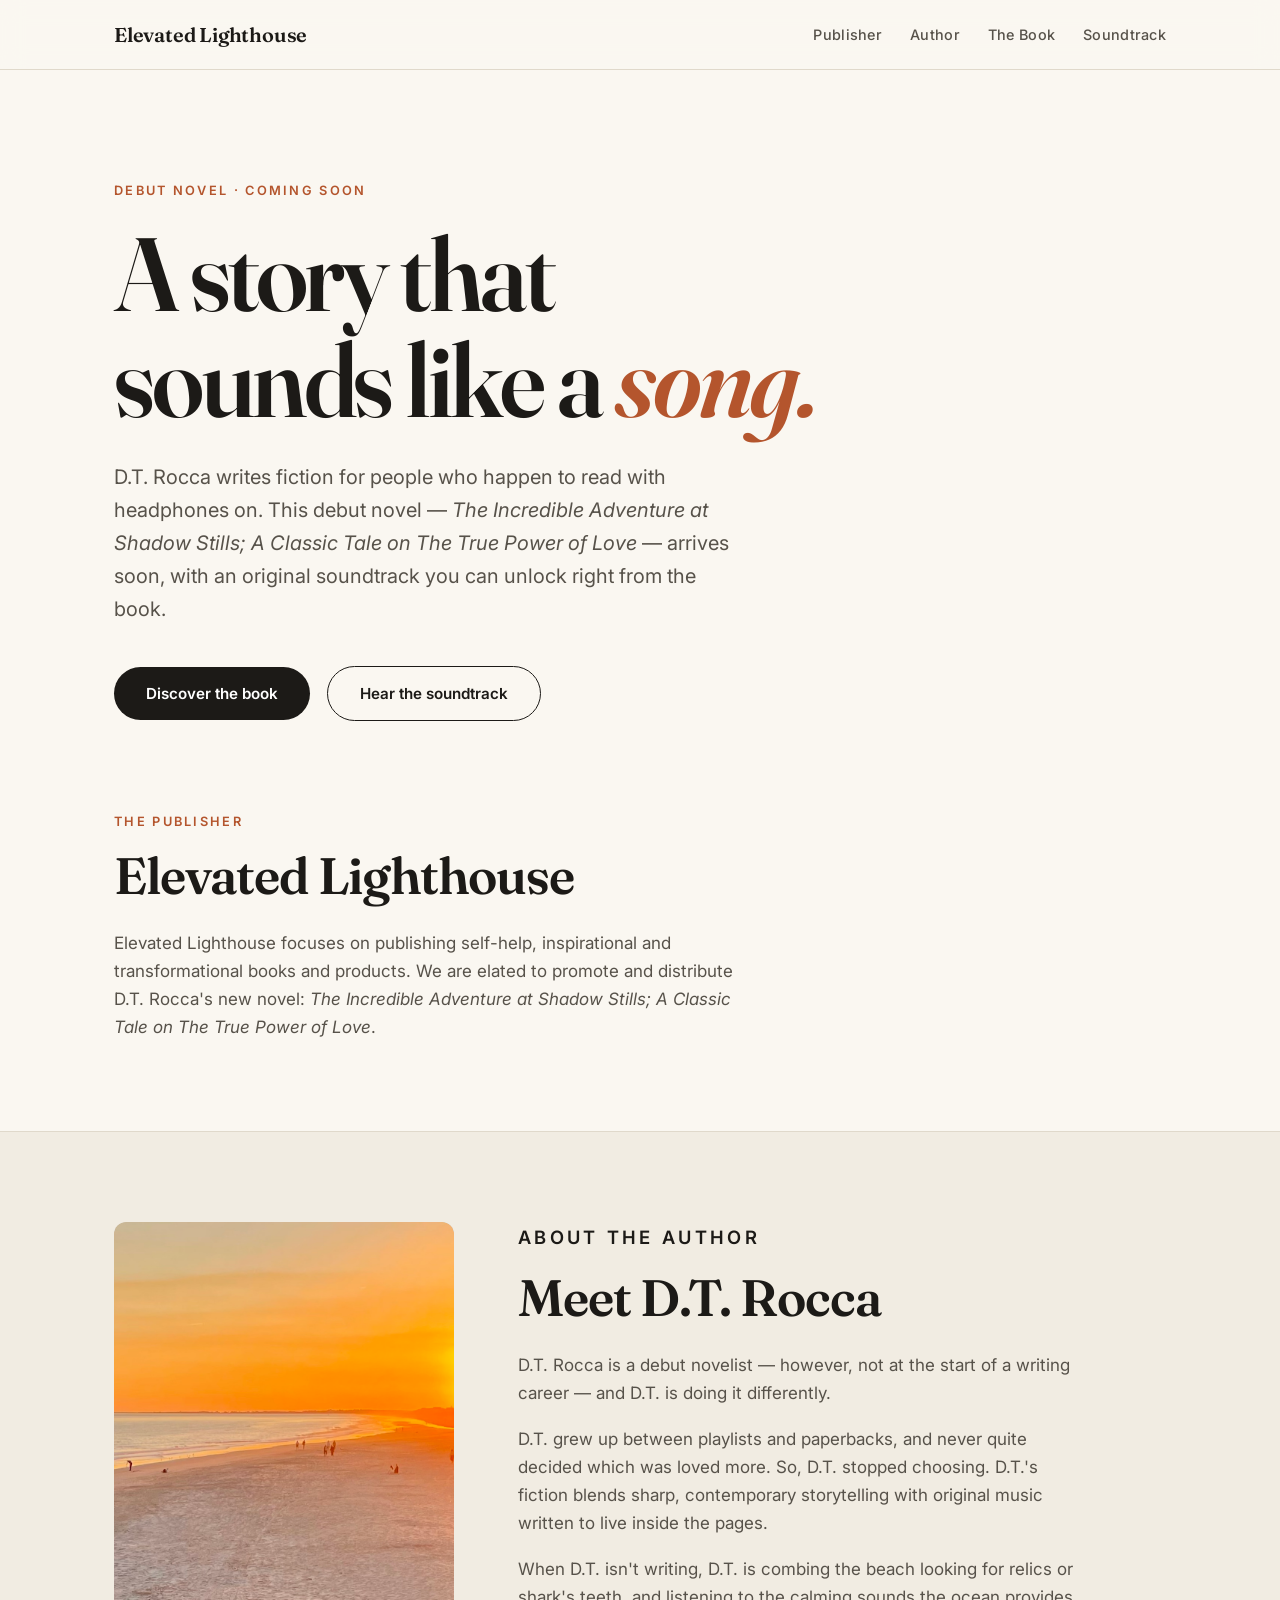
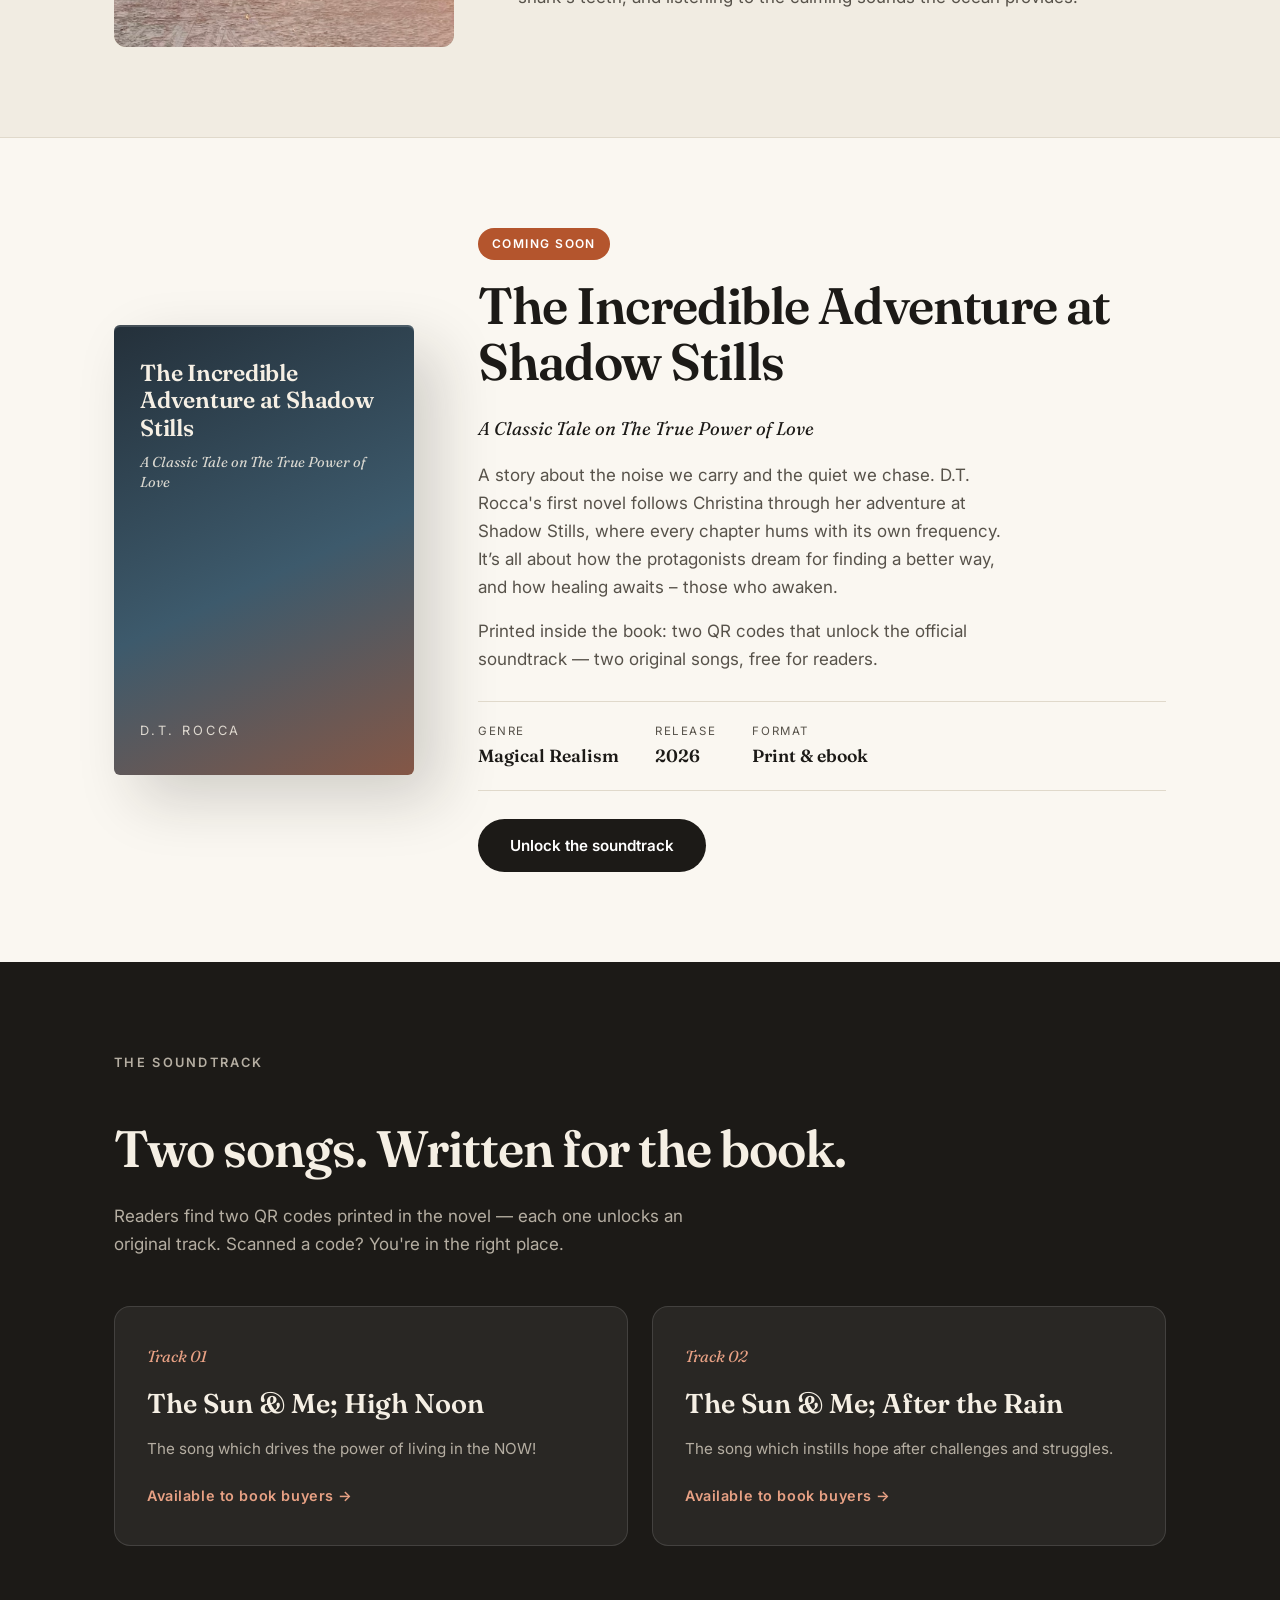
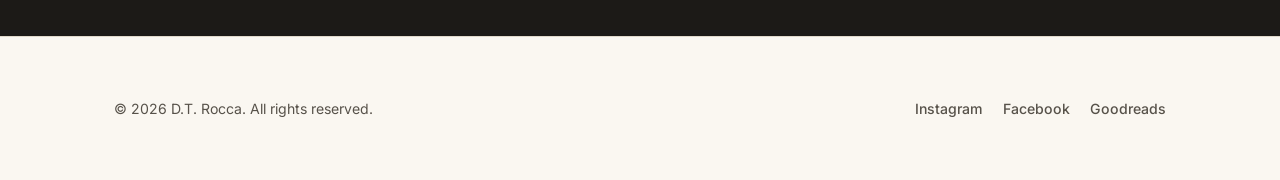
==== commit 42f1035e: "Use author photo placeholder" ====
--- a/index.html
+++ b/index.html
@@ -47,8 +47,7 @@
   <div class="wrap">
     <div class="about-grid">
       <div class="portrait reveal">
-        <span>D.T.</span>
-        <div class="caption">Placeholder — replace with artwork from your graphic artist (assets/img/dan.jpg)</div>
+        <img src="assets/img/dan.jpg" alt="D.T. Rocca" style="width:100%;height:100%;object-fit:cover;border-radius:12px;">
       </div>
       <div class="about-text reveal">
         <p class="section-label">About the author</p>
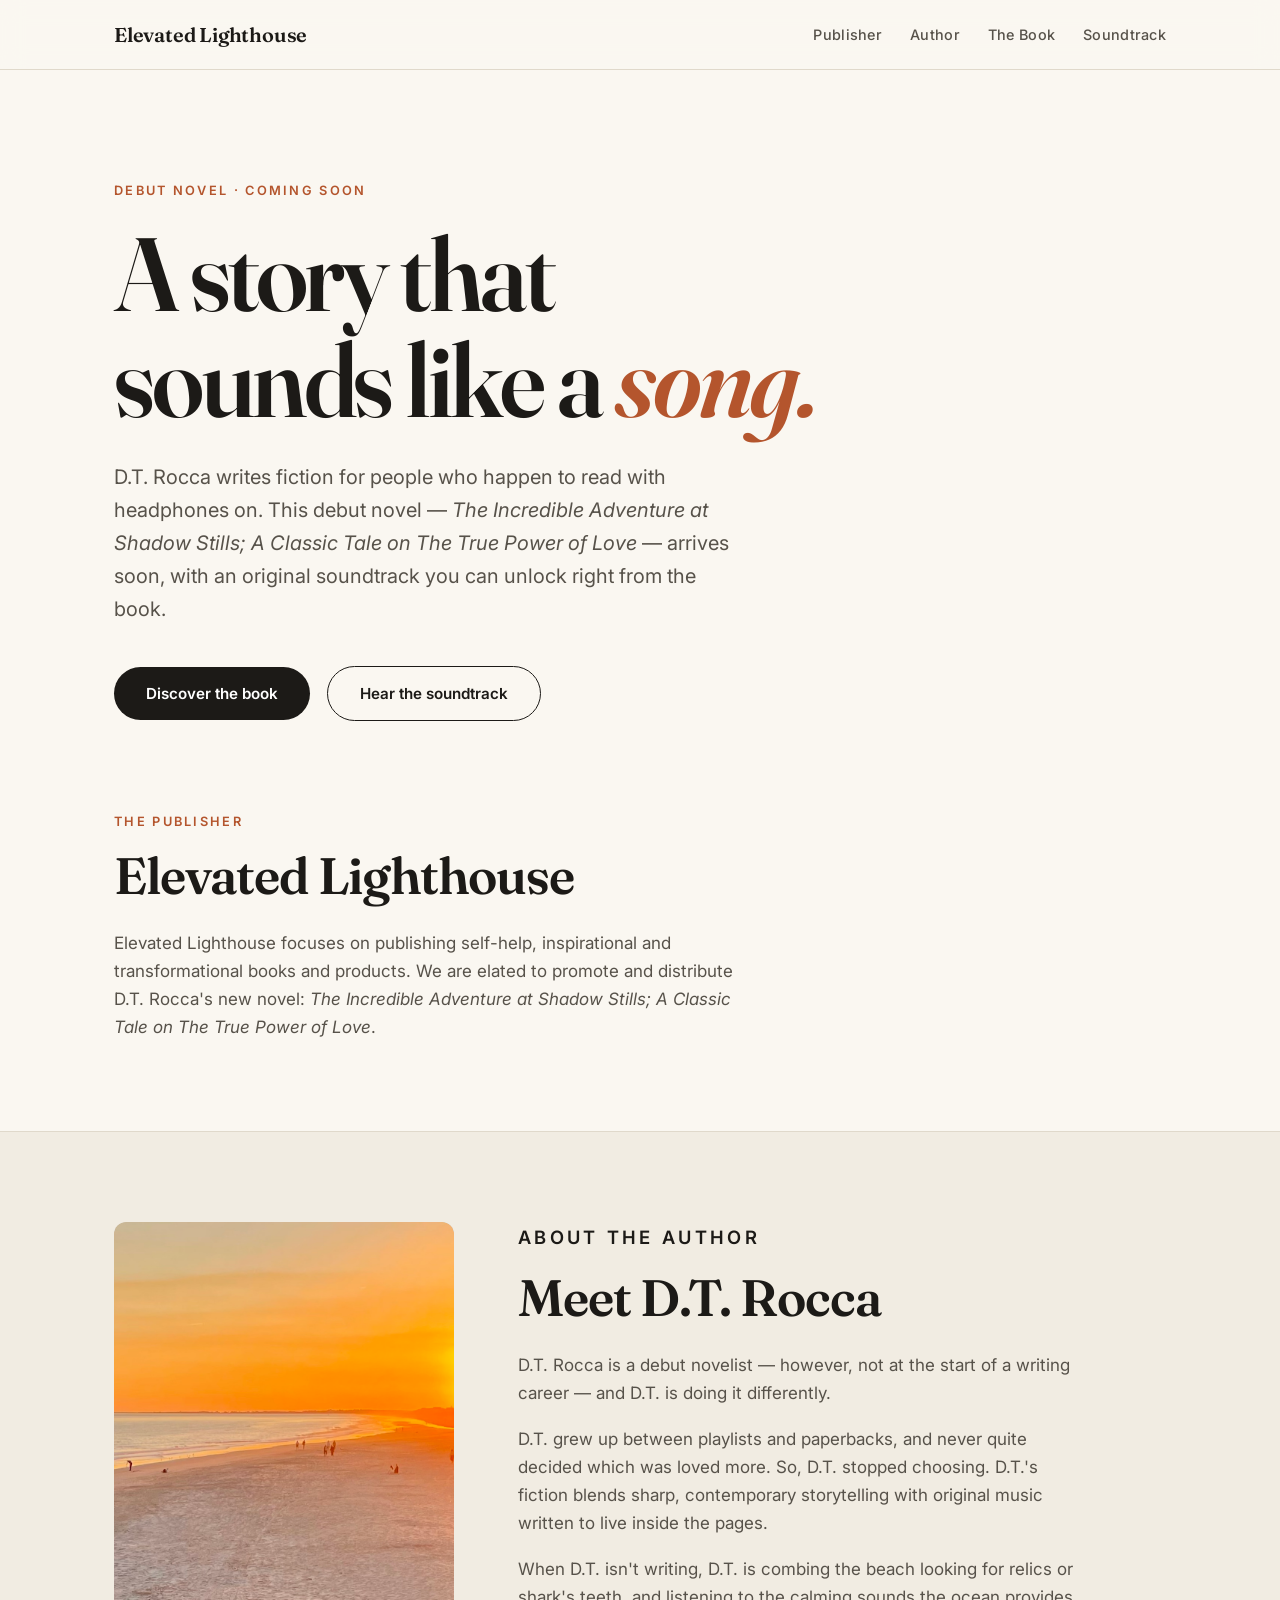
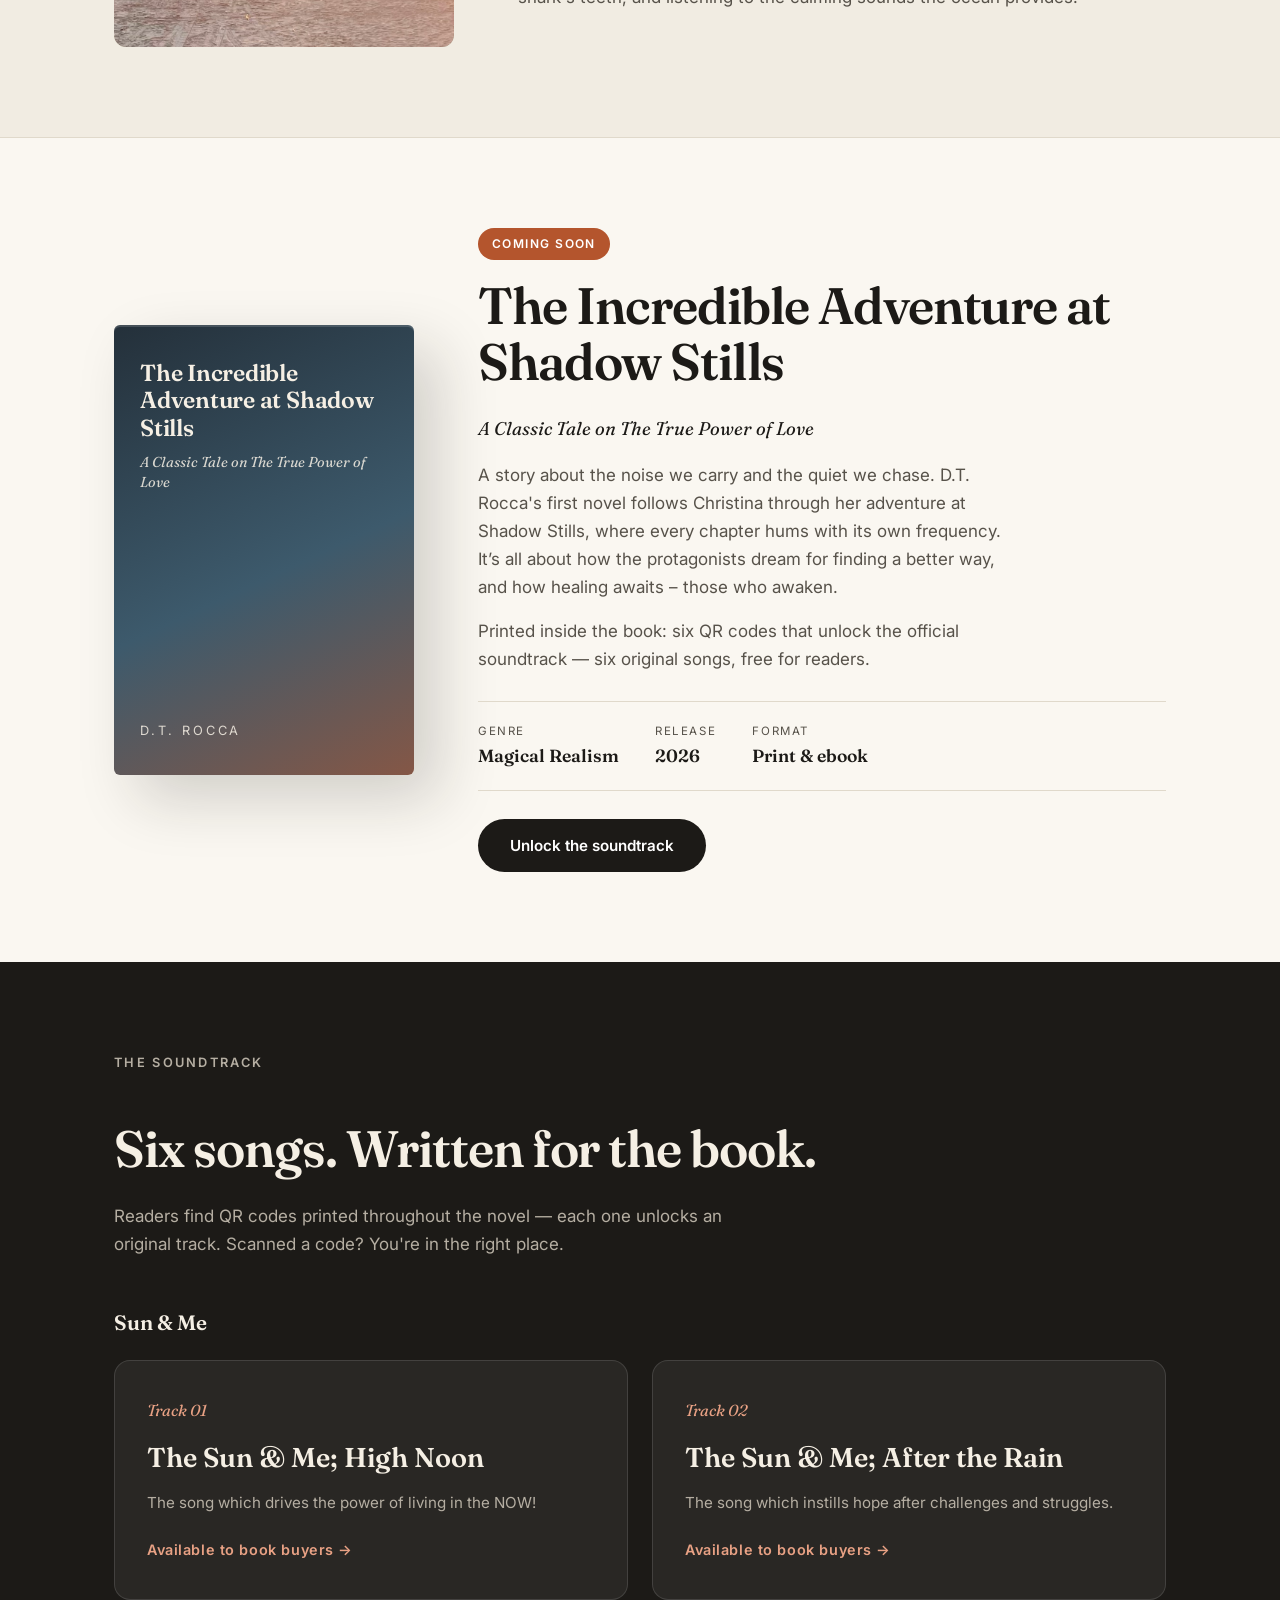
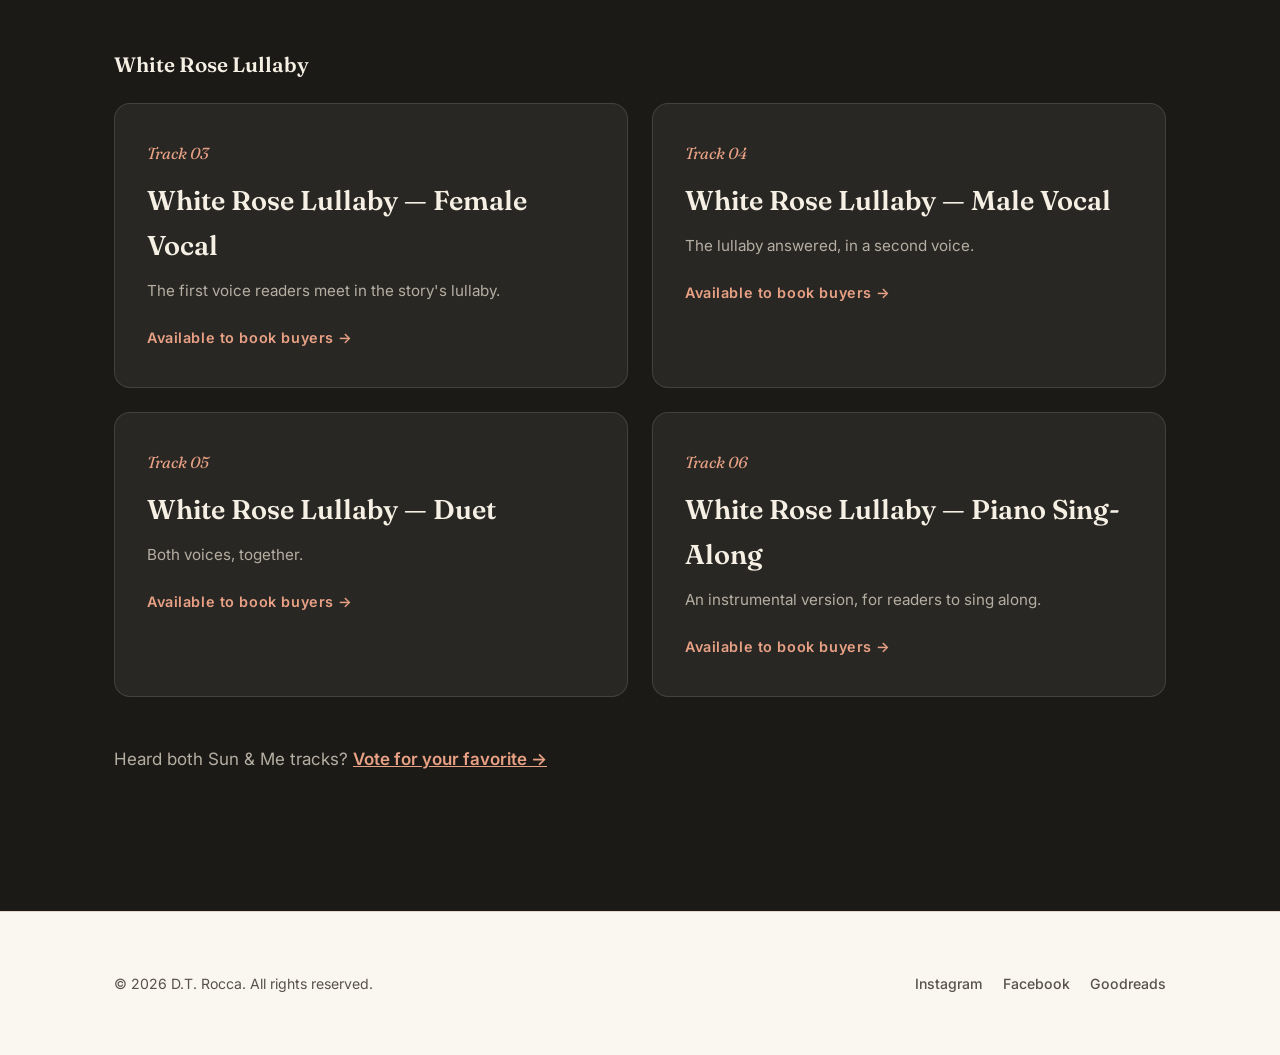
==== commit bd1f4b4f: "Update homepage soundtrack section for all six songs Splits the soundtrack into Sun & Me and White R" ====
--- a/index.html
+++ b/index.html
@@ -4,7 +4,7 @@
   <meta charset="UTF-8">
   <meta name="viewport" content="width=device-width, initial-scale=1.0">
   <title>Elevated Lighthouse — Publisher of D.T. Rocca</title>
-  <meta name="description" content="Elevated Lighthouse publishes self-help, inspirational and transformational books. Coming soon: D.T. Rocca's debut novel, The Incredible Adventure at Shadow Stills — with an original two-song soundtrack.">
+  <meta name="description" content="Elevated Lighthouse publishes self-help, inspirational and transformational books. Coming soon: D.T. Rocca's debut novel, The Incredible Adventure at Shadow Stills — with an original six-song soundtrack.">
   <link rel="preconnect" href="https://fonts.googleapis.com">
   <link href="https://fonts.googleapis.com/css2?family=Fraunces:ital,wght@0,400;0,600;1,400&family=Inter:wght@400;500;600&display=swap" rel="stylesheet">
   <link rel="stylesheet" href="assets/css/style.css">
@@ -75,7 +75,7 @@
         <h2>The Incredible Adventure at Shadow Stills</h2>
         <p style="font-family: var(--serif); font-style: italic; font-size: 1.15rem; color: var(--ink);">A Classic Tale on The True Power of Love</p>
         <p> A story about the noise we carry and the quiet we chase. D.T. Rocca's first novel follows Christina through her adventure at Shadow Stills, where every chapter hums with its own frequency. It’s all about how the protagonists dream for finding a better way, and how healing awaits – those who awaken.</p>
-        <p>Printed inside the book: two QR codes that unlock the official soundtrack — two original songs, free for readers.</p>
+        <p>Printed inside the book: six QR codes that unlock the official soundtrack — six original songs, free for readers.</p>
         <div class="book-meta">
           <div><span class="k">Genre</span><span class="v">Magical Realism</span></div>
           <div><span class="k">Release</span><span class="v">2026</span></div>
@@ -90,22 +90,58 @@
 <section class="soundtrack" id="soundtrack">
   <div class="wrap">
     <p class="section-label reveal">The soundtrack</p>
-    <h2 class="reveal">Two songs. Written for the book.</h2>
-    <p class="reveal">Readers find two QR codes printed in the novel — each one unlocks an original track. Scanned a code? You're in the right place.</p>
-    <div class="tracks">
-      <div class="track-card reveal">
-        <span class="track-num">Track 01</span>
-        <h3>The Sun &amp; Me; High Noon</h3>
-        <p>The song which drives the power of living in the NOW!</p>
-        <span class="listen">Available to book buyers →</span>
-      </div>
-      <div class="track-card reveal">
-        <span class="track-num">Track 02</span>
-        <h3>The Sun &amp; Me; After the Rain</h3>
-        <p>The song which instills hope after challenges and struggles.</p>
-        <span class="listen">Available to book buyers →</span>
+    <h2 class="reveal">Six songs. Written for the book.</h2>
+    <p class="reveal">Readers find QR codes printed throughout the novel — each one unlocks an original track. Scanned a code? You're in the right place.</p>
+
+    <div class="tracks-group reveal">
+      <h3 class="tracks-group-title">Sun &amp; Me</h3>
+      <div class="tracks">
+        <div class="track-card reveal">
+          <span class="track-num">Track 01</span>
+          <h3>The Sun &amp; Me; High Noon</h3>
+          <p>The song which drives the power of living in the NOW!</p>
+          <span class="listen">Available to book buyers →</span>
+        </div>
+        <div class="track-card reveal">
+          <span class="track-num">Track 02</span>
+          <h3>The Sun &amp; Me; After the Rain</h3>
+          <p>The song which instills hope after challenges and struggles.</p>
+          <span class="listen">Available to book buyers →</span>
+        </div>
       </div>
     </div>
+
+    <div class="tracks-group reveal">
+      <h3 class="tracks-group-title">White Rose Lullaby</h3>
+      <div class="tracks">
+        <div class="track-card reveal">
+          <span class="track-num">Track 03</span>
+          <h3>White Rose Lullaby — Female Vocal</h3>
+          <p>The first voice readers meet in the story's lullaby.</p>
+          <span class="listen">Available to book buyers →</span>
+        </div>
+        <div class="track-card reveal">
+          <span class="track-num">Track 04</span>
+          <h3>White Rose Lullaby — Male Vocal</h3>
+          <p>The lullaby answered, in a second voice.</p>
+          <span class="listen">Available to book buyers →</span>
+        </div>
+        <div class="track-card reveal">
+          <span class="track-num">Track 05</span>
+          <h3>White Rose Lullaby — Duet</h3>
+          <p>Both voices, together.</p>
+          <span class="listen">Available to book buyers →</span>
+        </div>
+        <div class="track-card reveal">
+          <span class="track-num">Track 06</span>
+          <h3>White Rose Lullaby — Piano Sing-Along</h3>
+          <p>An instrumental version, for readers to sing along.</p>
+          <span class="listen">Available to book buyers →</span>
+        </div>
+      </div>
+    </div>
+
+    <p class="reveal" style="color: #b5aea2; margin-top: 40px;">Heard both Sun &amp; Me tracks? <a href="vote.html" style="color: #e8a184; font-weight: 600;">Vote for your favorite →</a></p>
   </div>
 </section>
 
--- a/assets/css/style.css
+++ b/assets/css/style.css
@@ -244,3 +244,29 @@
   .song-card { padding: 38px 26px; }
   .btn.ghost { margin-left: 0; margin-top: 12px; }
 }
+
+/* ---------- Vote page ---------- */
+.tracks-group { margin-bottom: 48px; }
+.tracks-group:last-child { margin-bottom: 0; }
+.tracks-group-title {
+  font-family: var(--serif); font-size: 1.3rem; font-weight: 600;
+  color: #f5efe4; margin-bottom: 20px;
+}
+.vote-options { display: flex; flex-direction: column; gap: 14px; margin-bottom: 24px; }
+.vote-option {
+  display: flex; align-items: center; gap: 12px; padding: 16px 18px;
+  border: 1.5px solid var(--line); border-radius: 10px; cursor: pointer;
+  transition: border-color 0.2s, background 0.2s;
+}
+.vote-option:hover { border-color: var(--accent); }
+.vote-option input { accent-color: var(--accent); width: 18px; height: 18px; }
+.vote-option span { font-weight: 500; }
+.counts { margin-bottom: 8px; }
+.count-row { margin-bottom: 20px; }
+.count-label { display: block; font-size: 0.9rem; font-weight: 600; margin-bottom: 8px; }
+.count-bar {
+  width: 100%; height: 10px; background: var(--bg-alt); border-radius: 100px;
+  overflow: hidden; margin-bottom: 6px;
+}
+.count-fill { height: 100%; background: var(--accent); width: 0%; transition: width 0.5s ease; }
+.count-value { font-size: 0.85rem; color: var(--ink-soft); }
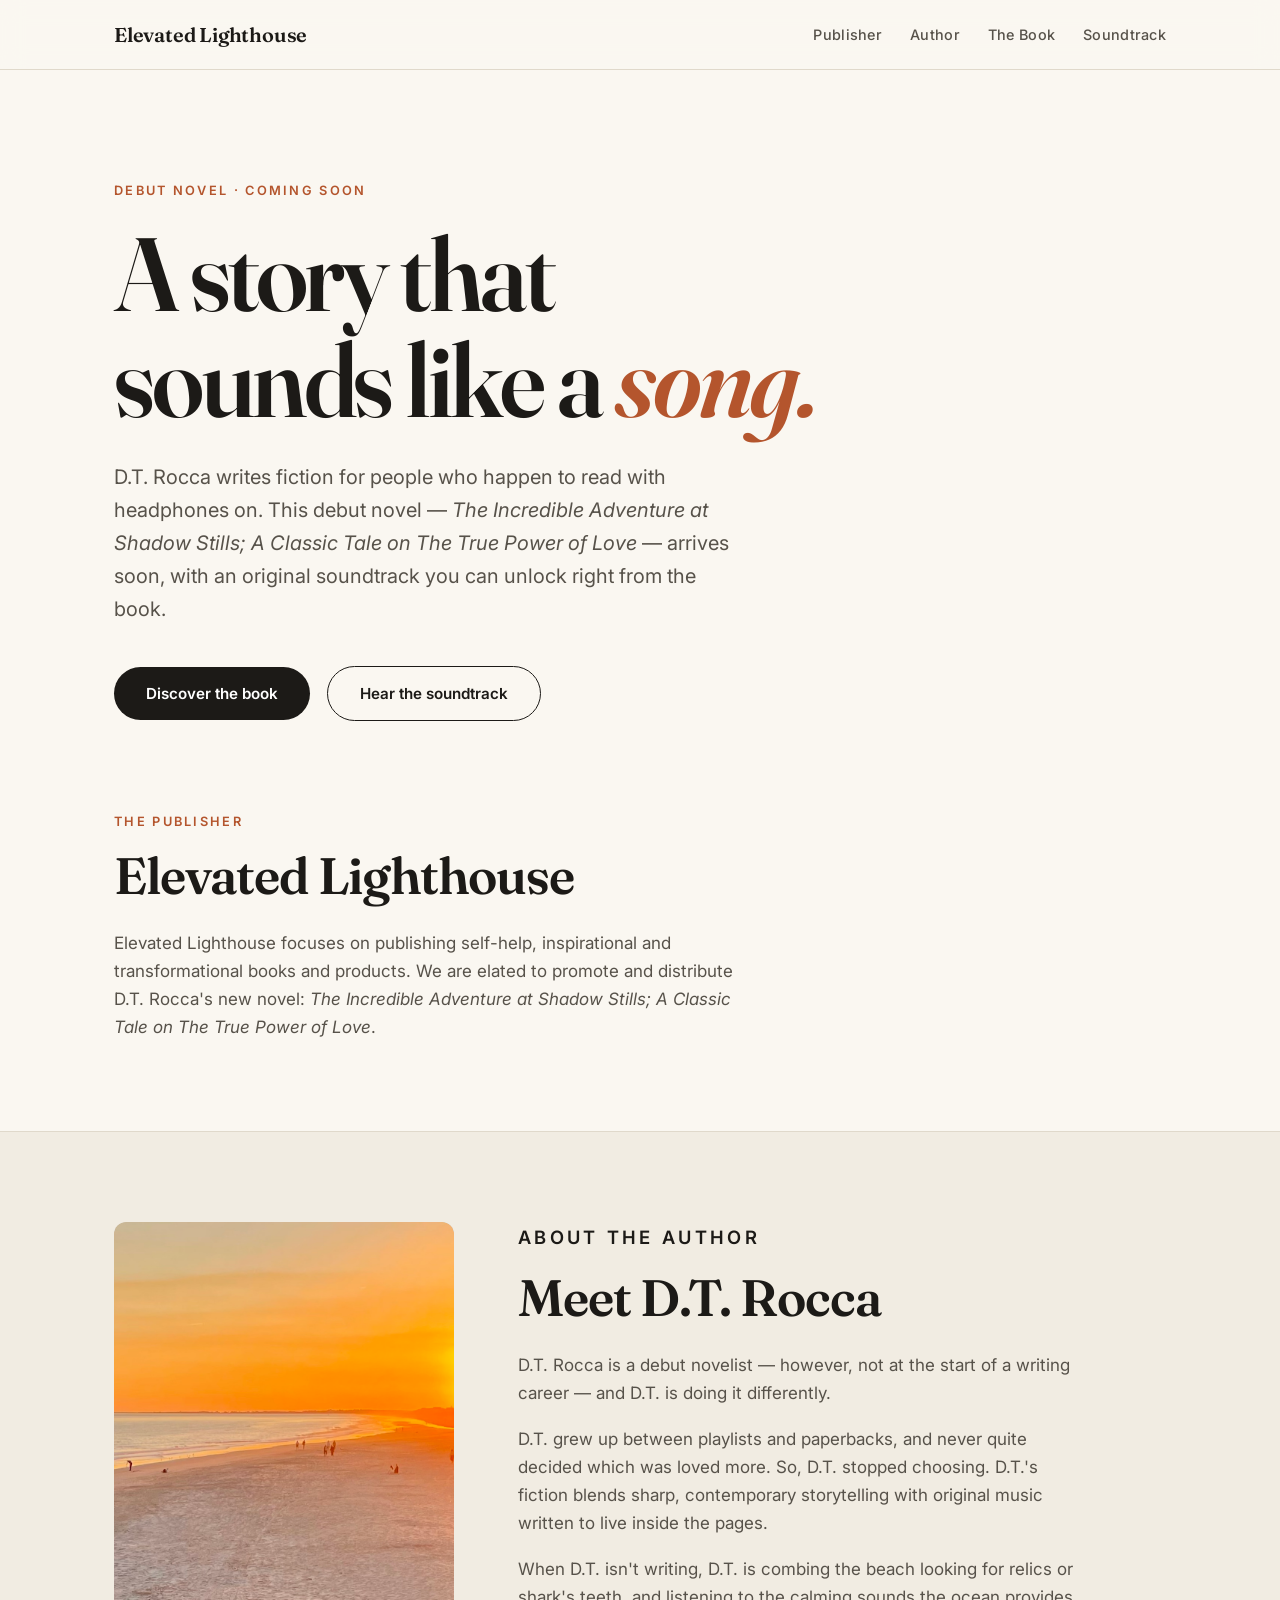
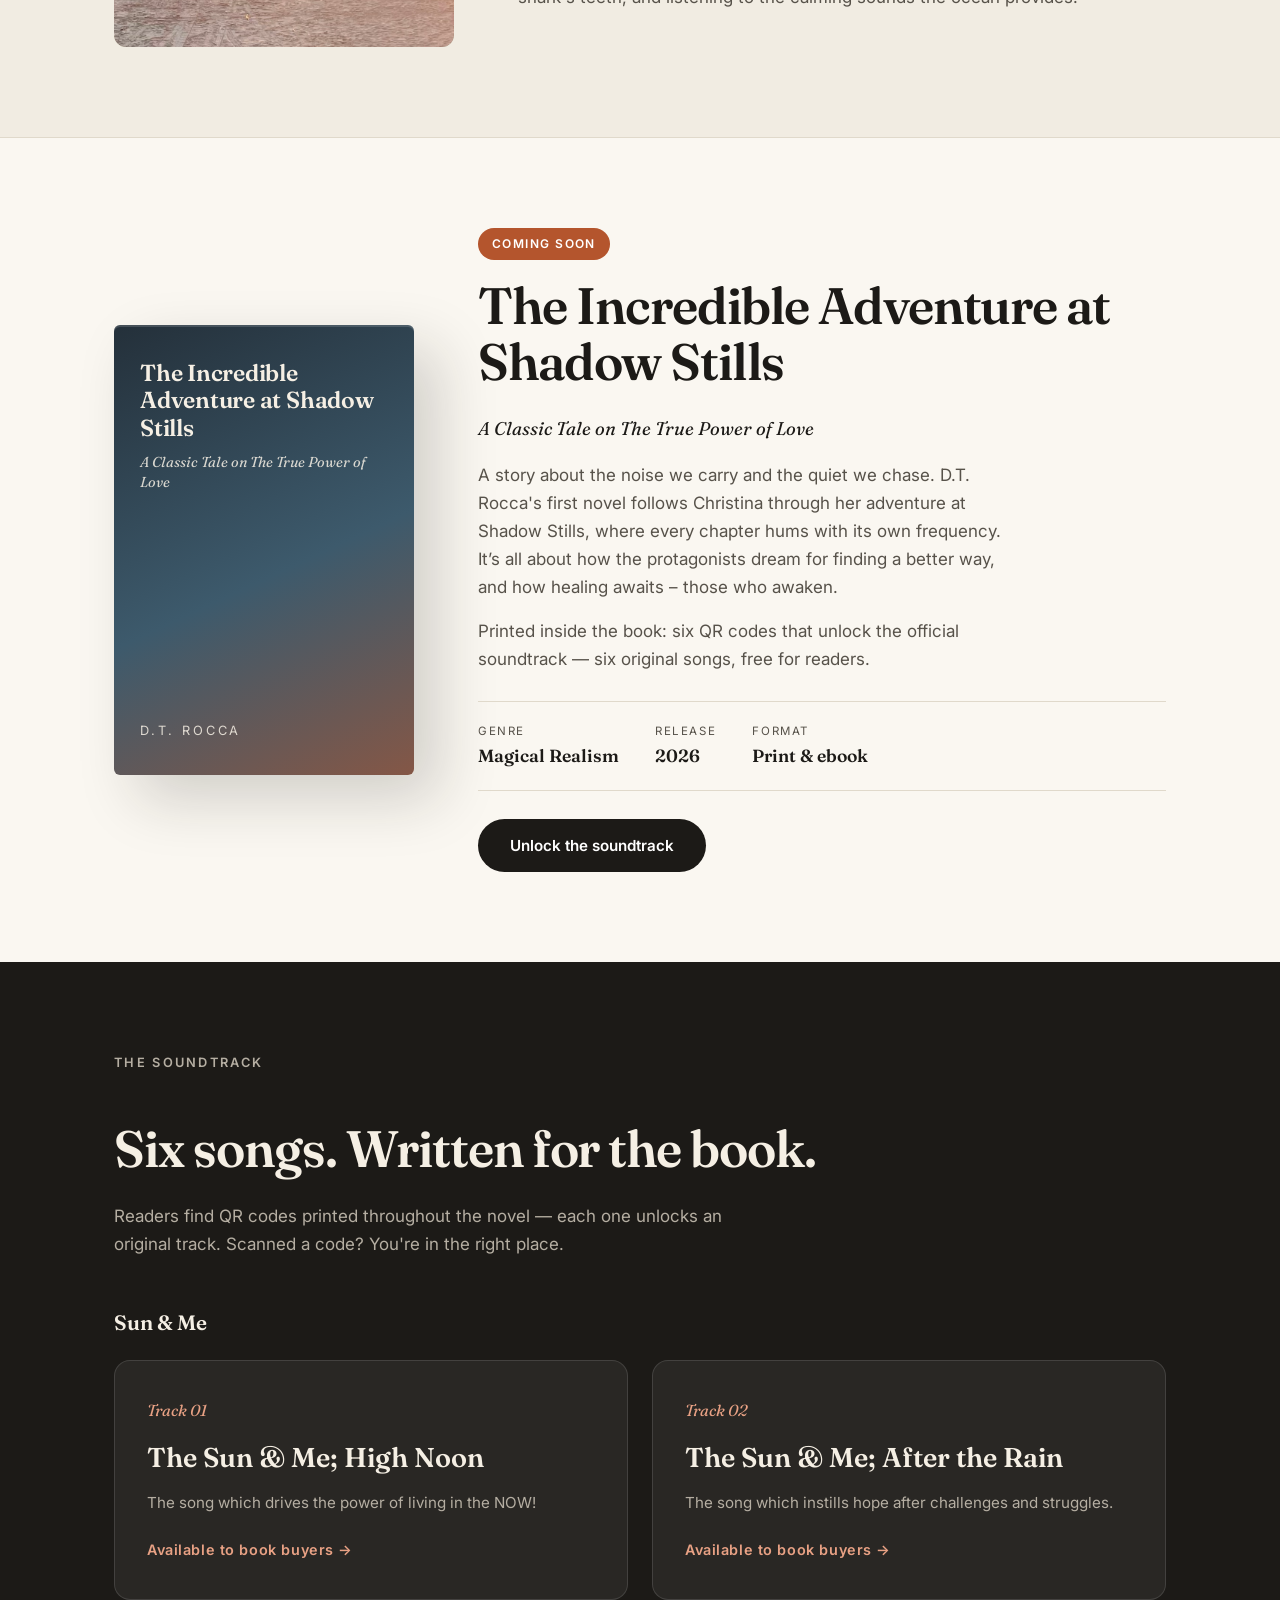
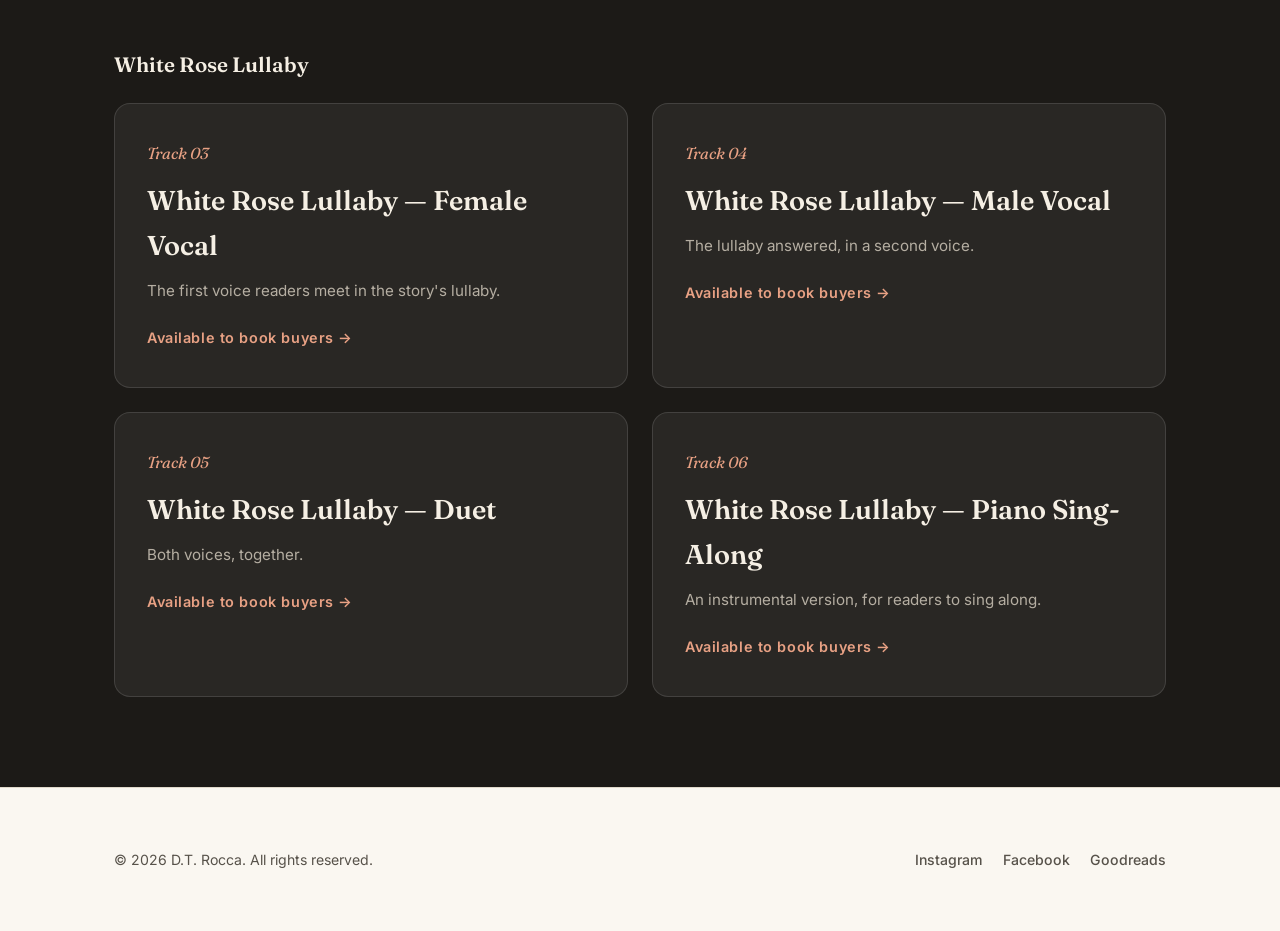
==== commit 7a74a98f: "Remove homepage link to vote.html vote.html should only be reachable via its printed QR code, matchi" ====
--- a/index.html
+++ b/index.html
@@ -140,8 +140,6 @@
         </div>
       </div>
     </div>
-
-    <p class="reveal" style="color: #b5aea2; margin-top: 40px;">Heard both Sun &amp; Me tracks? <a href="vote.html" style="color: #e8a184; font-weight: 600;">Vote for your favorite →</a></p>
   </div>
 </section>
 
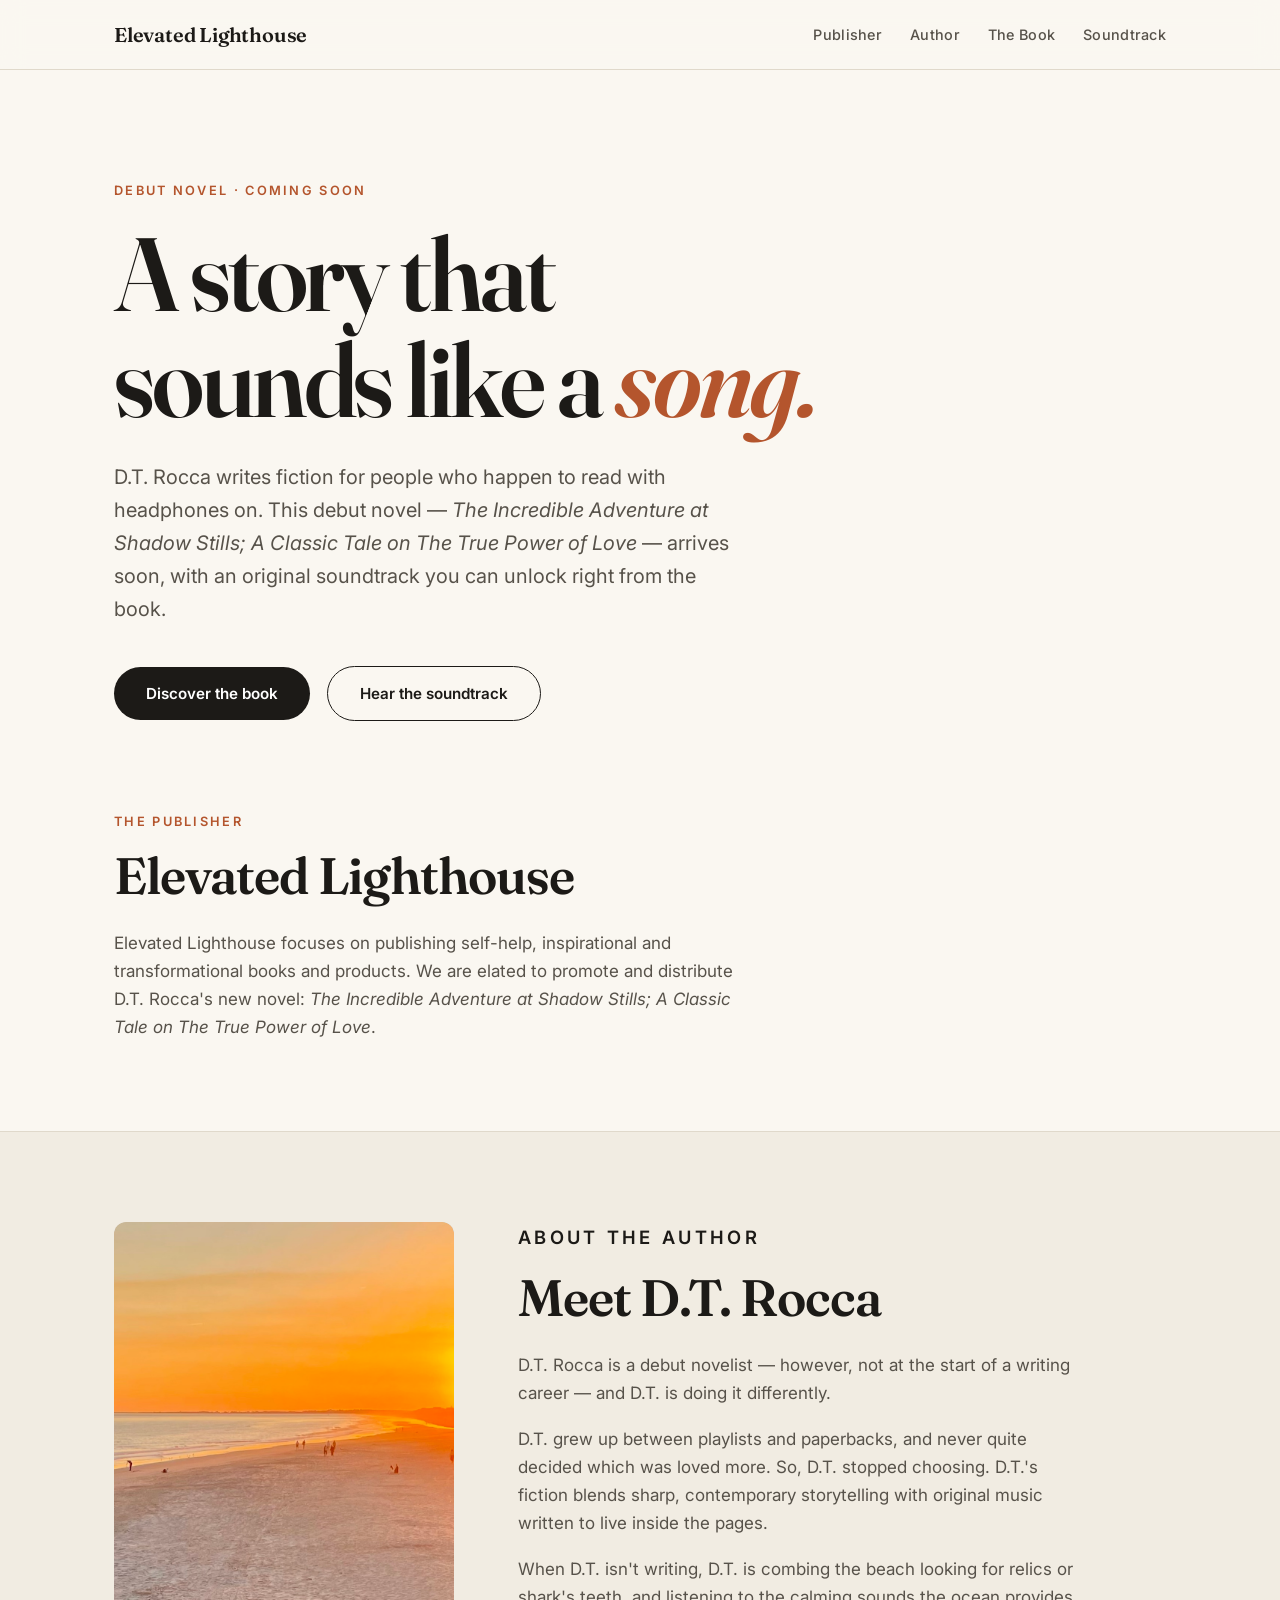
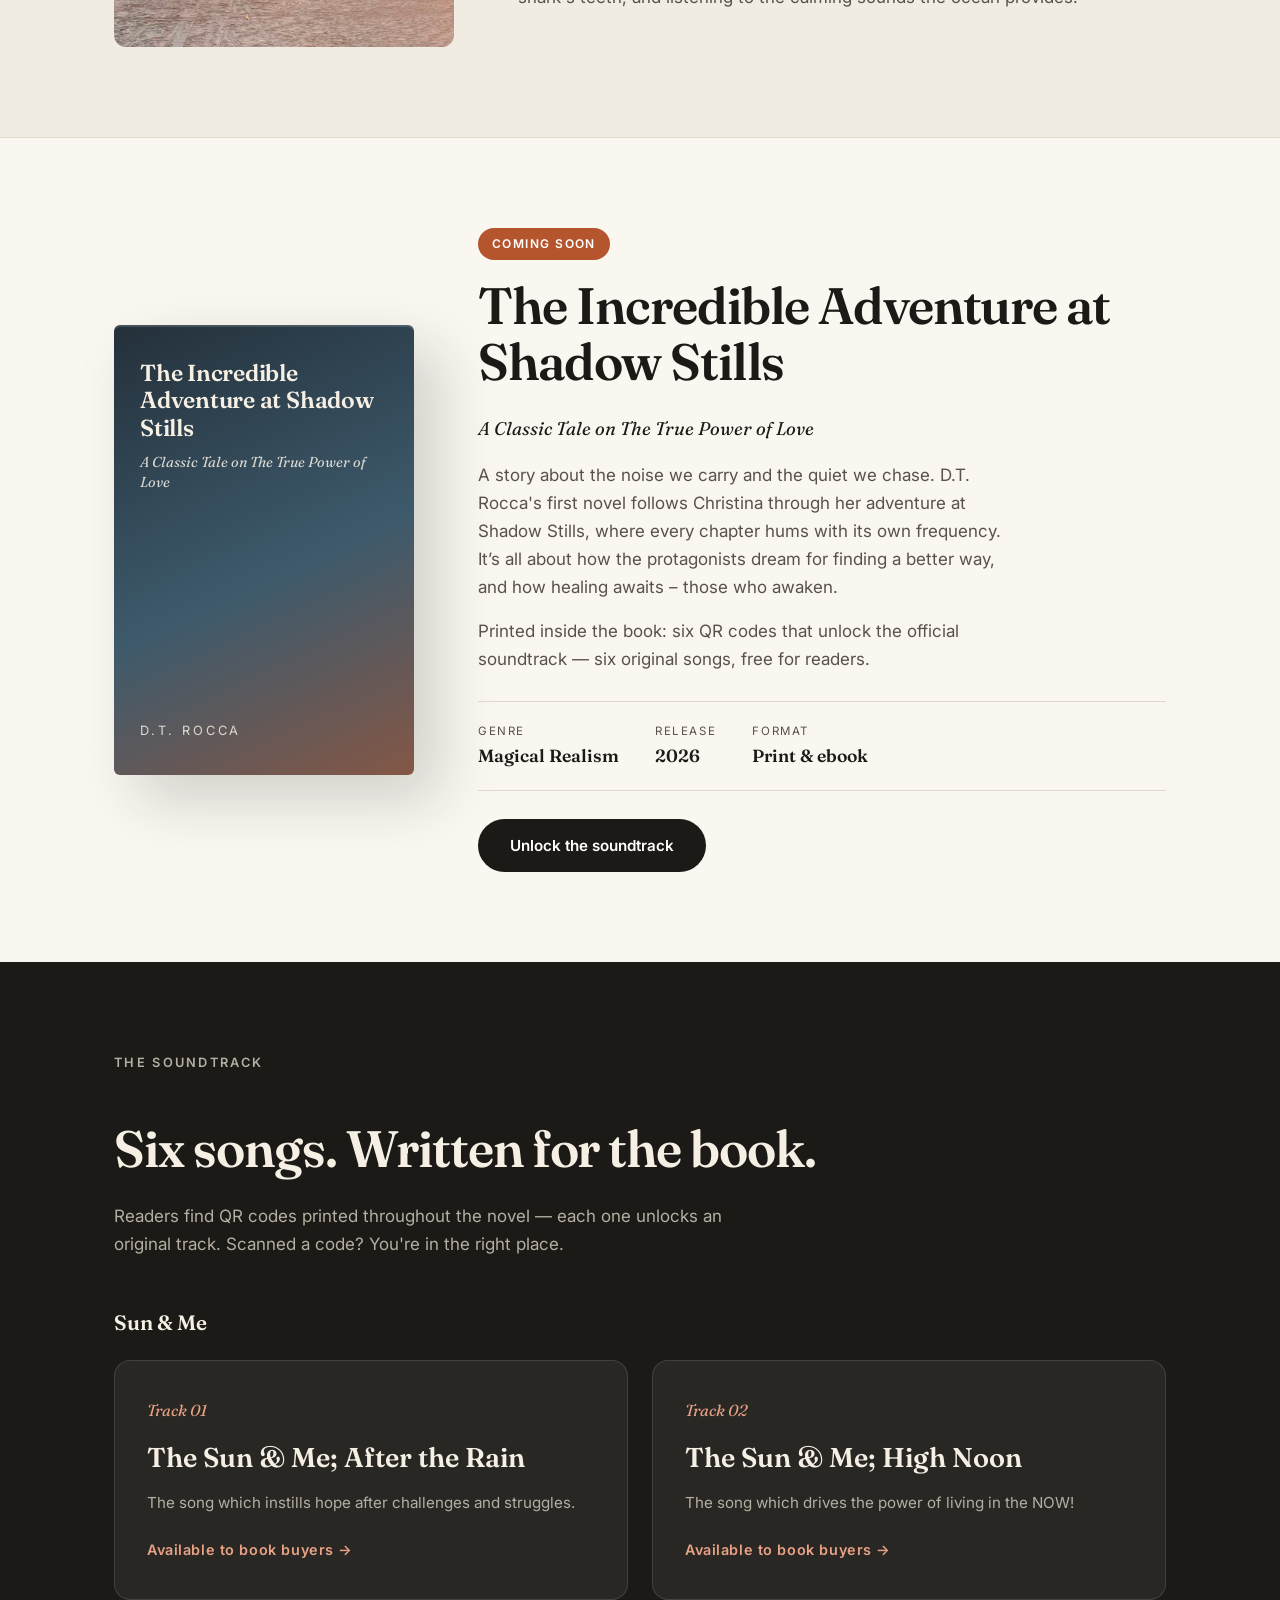
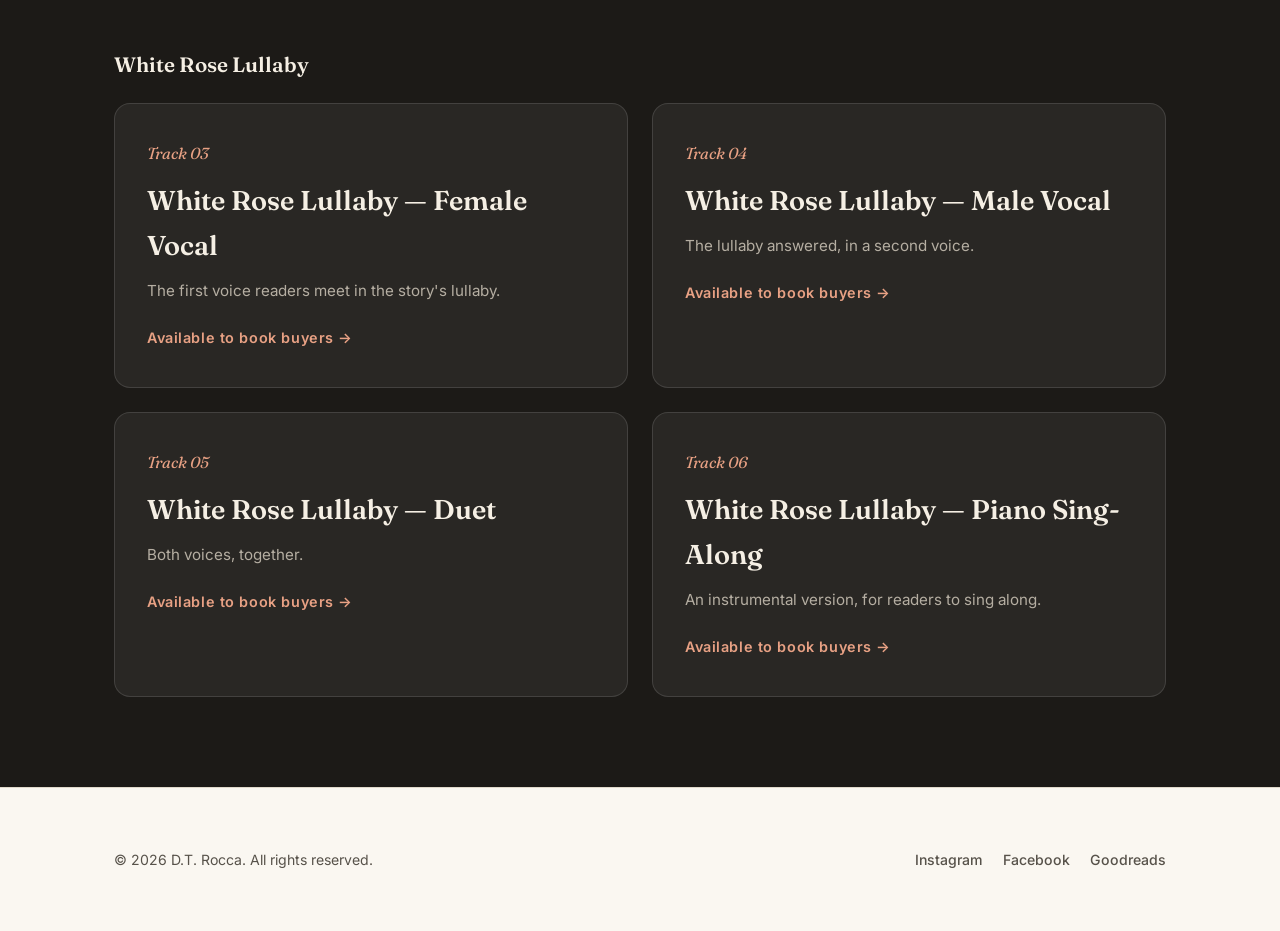
==== commit 9f7621fd: "Swap Sun & Me track order on homepage soundtrack list After the Rain is now Track 01 and High Noon i" ====
--- a/index.html
+++ b/index.html
@@ -98,14 +98,14 @@
       <div class="tracks">
         <div class="track-card reveal">
           <span class="track-num">Track 01</span>
-          <h3>The Sun &amp; Me; High Noon</h3>
-          <p>The song which drives the power of living in the NOW!</p>
+          <h3>The Sun &amp; Me; After the Rain</h3>
+          <p>The song which instills hope after challenges and struggles.</p>
           <span class="listen">Available to book buyers →</span>
         </div>
         <div class="track-card reveal">
           <span class="track-num">Track 02</span>
-          <h3>The Sun &amp; Me; After the Rain</h3>
-          <p>The song which instills hope after challenges and struggles.</p>
+          <h3>The Sun &amp; Me; High Noon</h3>
+          <p>The song which drives the power of living in the NOW!</p>
           <span class="listen">Available to book buyers →</span>
         </div>
       </div>
